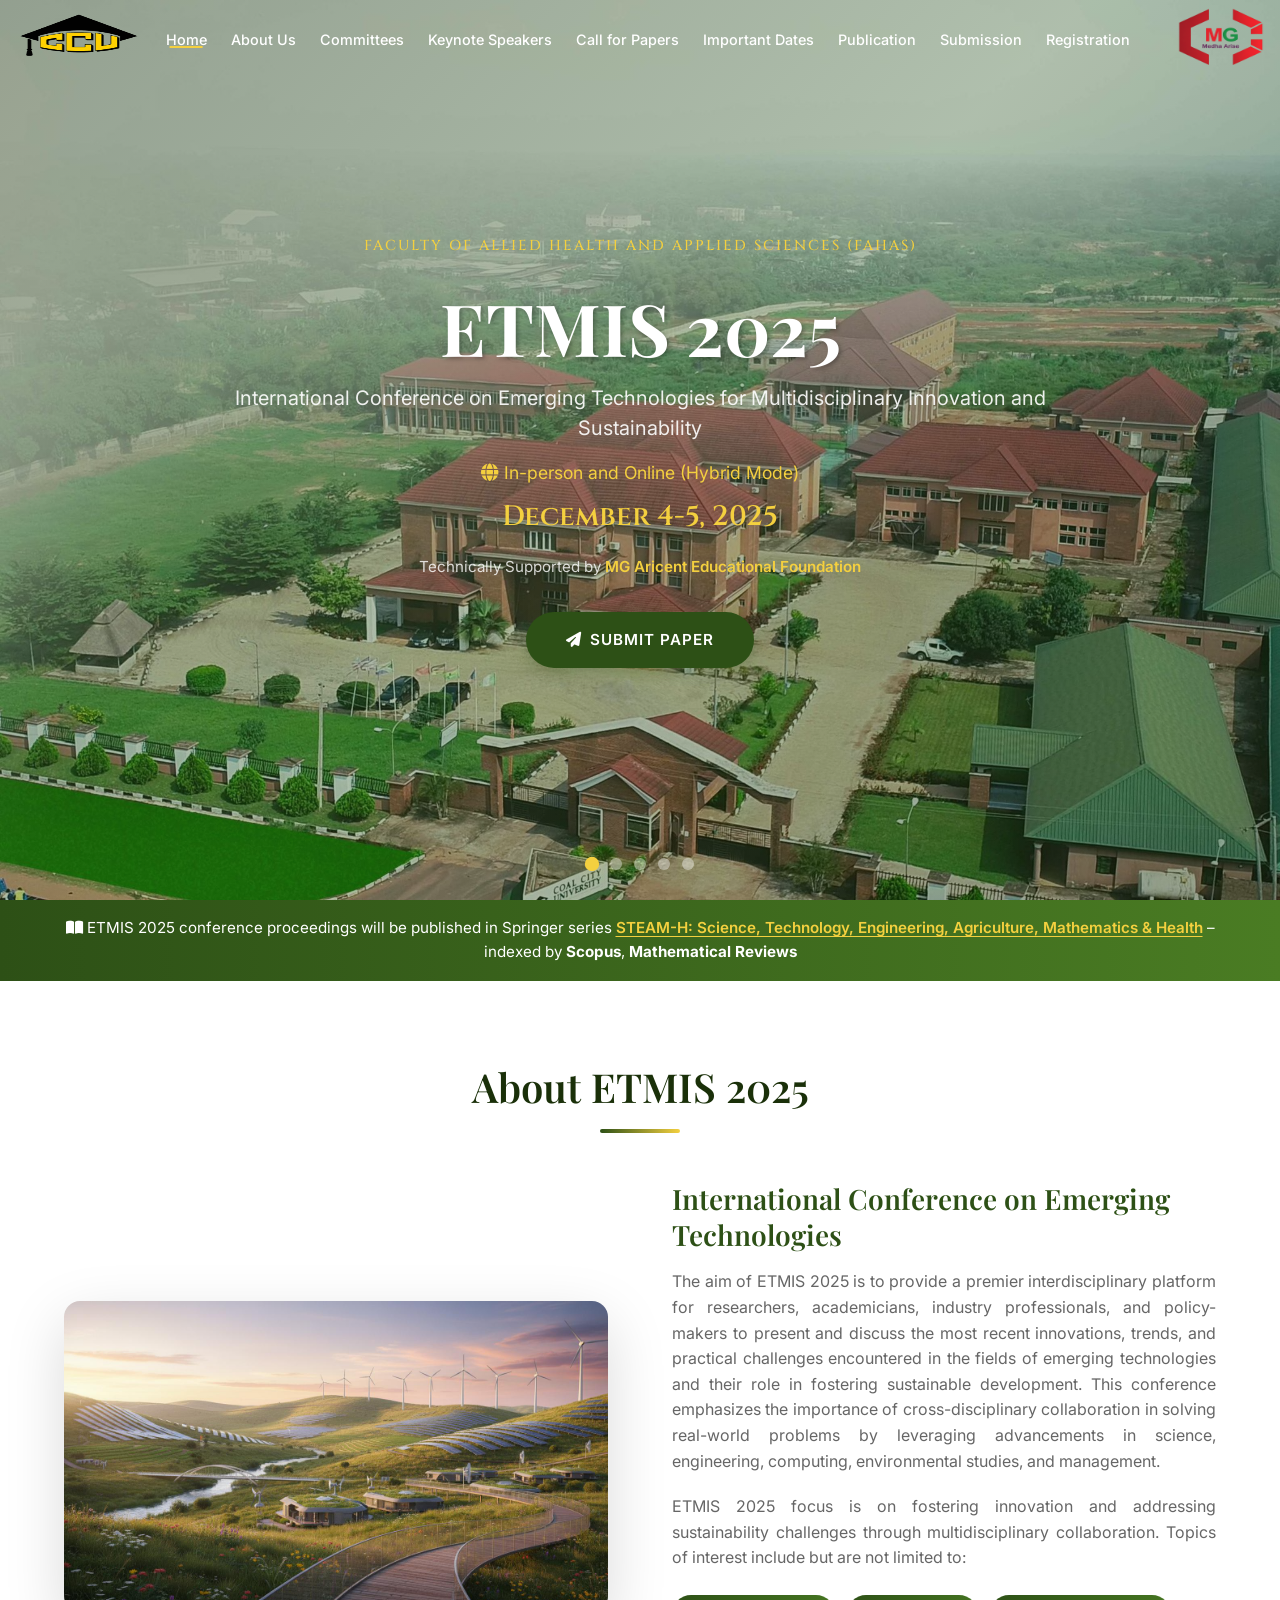
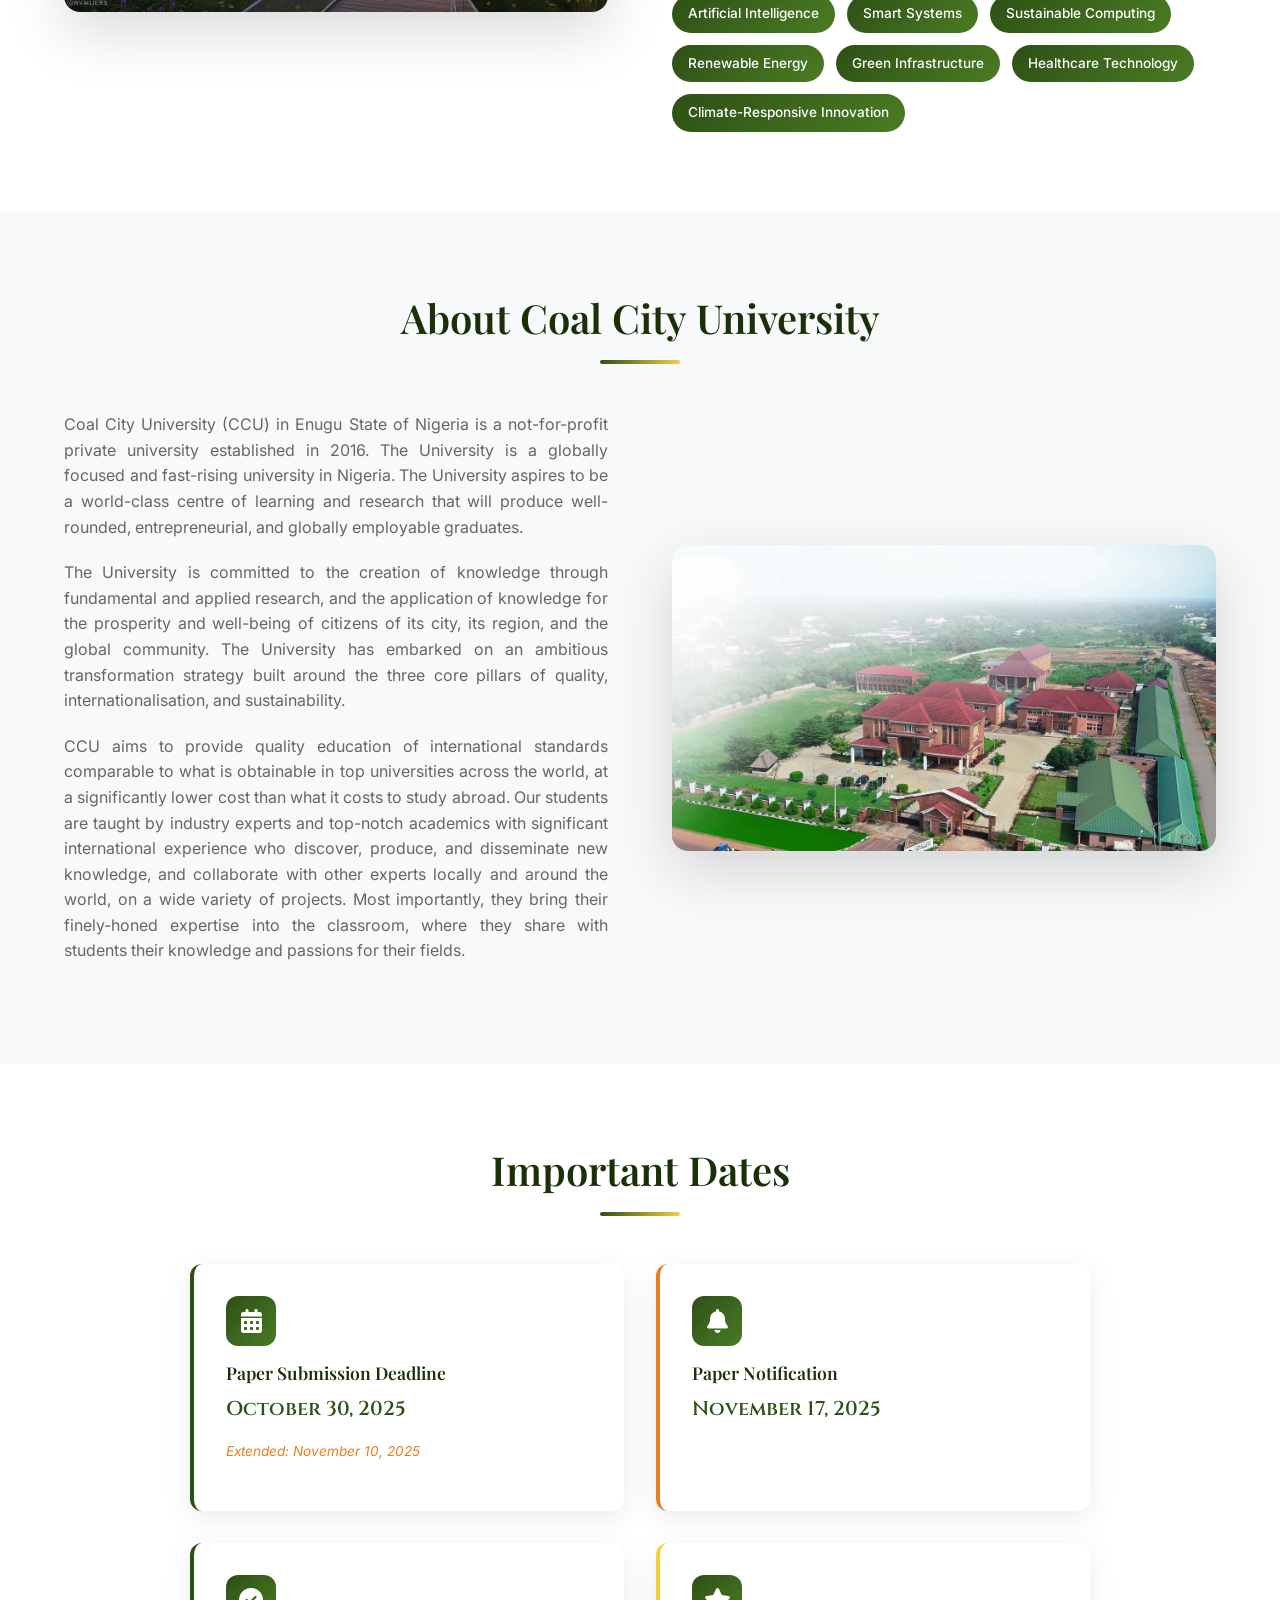
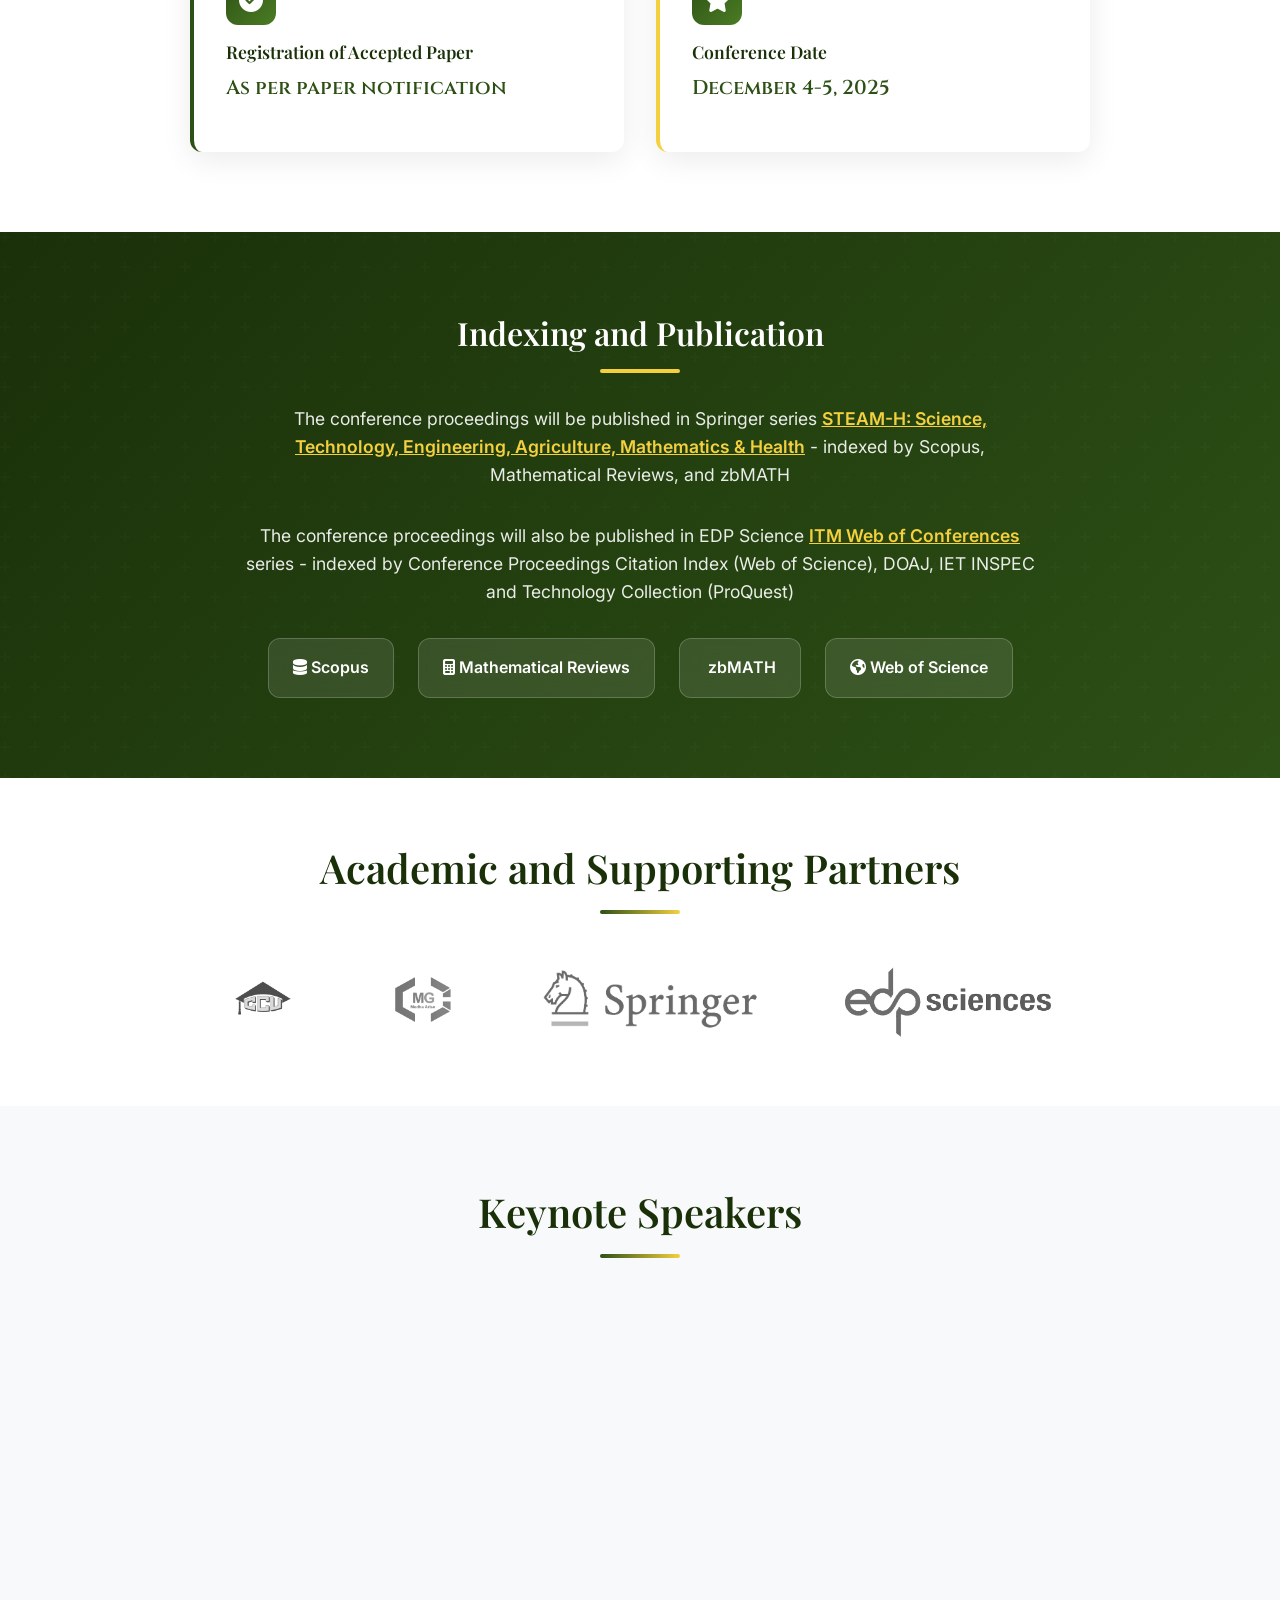
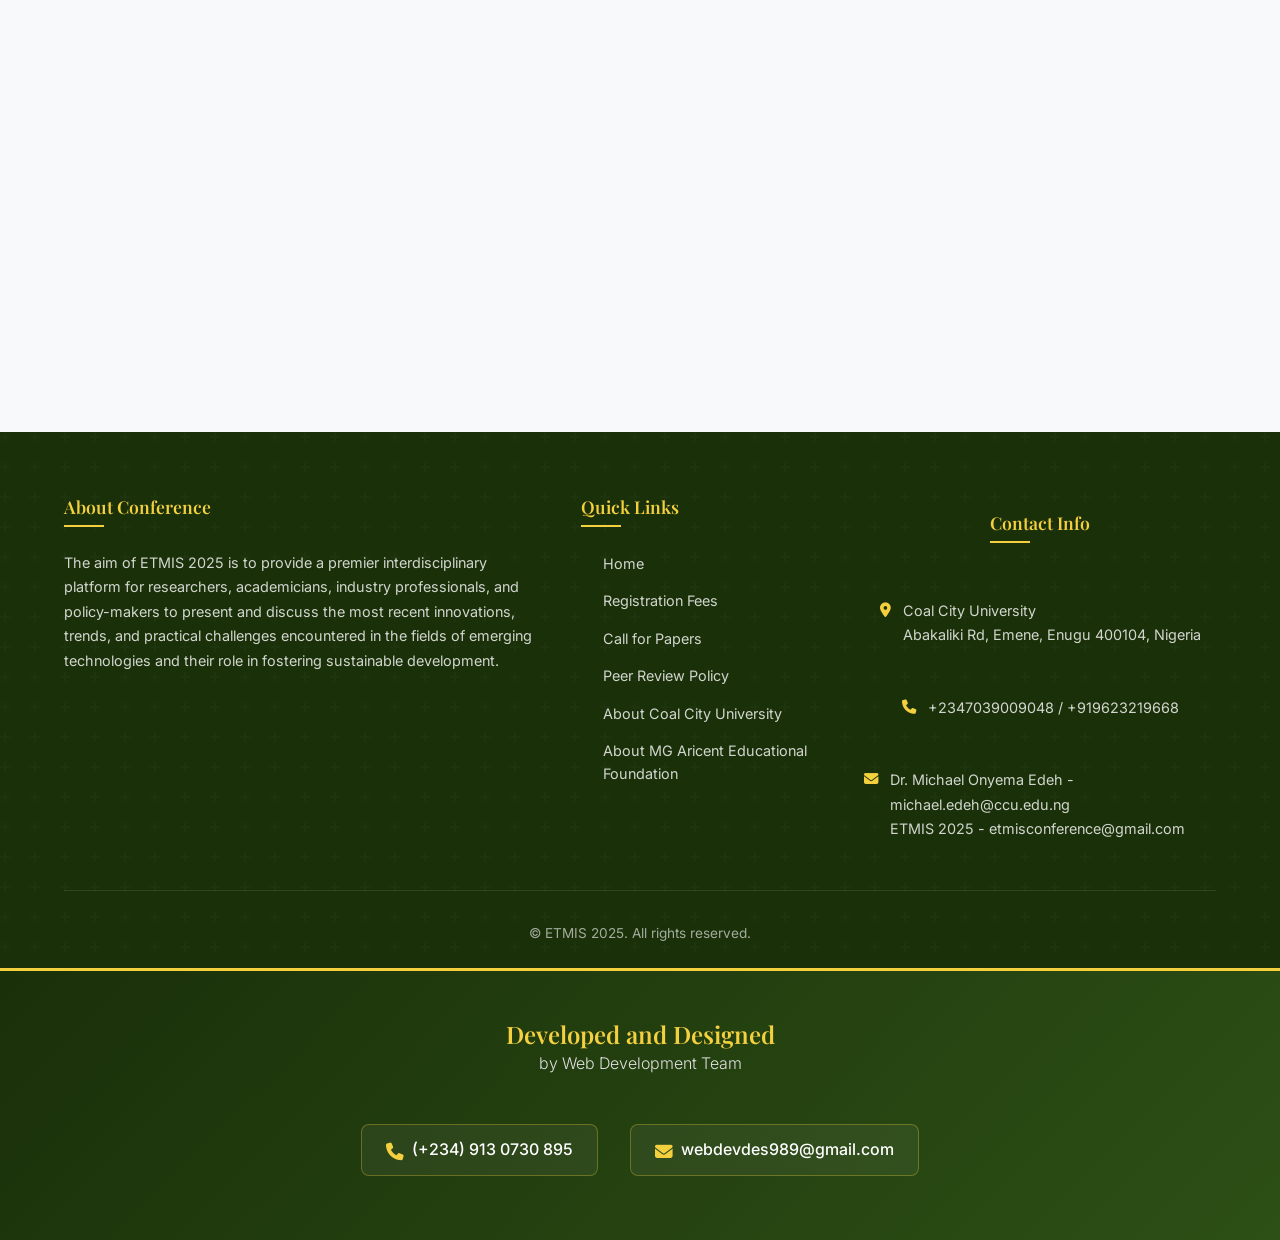
==== index.html @ 197768a9 "first commit" ====
<!DOCTYPE html>
<html lang="en">
<head>
    <meta charset="UTF-8">
    <meta name="viewport" content="width=device-width, initial-scale=1.0">
    <meta name="description" content="ETMIS 2025 - International Conference on Emerging Technologies for Multidisciplinary Innovation and Sustainability at Coal City University, Enugu, Nigeria">
    <meta name="keywords" content="ETMIS 2025, Conference, Emerging Technologies, Sustainability, Coal City University, Nigeria">
    <title>ETMIS 2025 - International Conference on Emerging Technologies</title>
    
    <!-- Google Fonts -->
    <link rel="preconnect" href="https://fonts.googleapis.com">
    <link rel="preconnect" href="https://fonts.gstatic.com" crossorigin>
    <link href="https://fonts.googleapis.com/css2?family=Cinzel:wght@400;500;600;700&family=Inter:wght@300;400;500;600;700&family=Playfair+Display:wght@400;500;600;700&display=swap" rel="stylesheet">
    
    <!-- Font Awesome -->
    <link rel="stylesheet" href="https://cdnjs.cloudflare.com/ajax/libs/font-awesome/6.4.0/css/all.min.css">
    
    <!-- Custom CSS -->
    <link rel="stylesheet" href="css/style.css">
</head>
<body>
    <!-- Navigation -->
    <nav class="navbar">
        <div class="navbar-container">
            <a href="index.html" class="navbar-brand">
                <img src="images/logo5.png" alt="Coal City University Logo" class="logo">
            </a>
            
            <ul class="navbar-nav">
                <li class="nav-item"><a href="index.html" class="nav-link active">Home</a></li>
                <li class="nav-item"><a href="about-us.html" class="nav-link">About Us</a></li>
                <li class="nav-item"><a href="committees.html" class="nav-link">Committees</a></li>
                <li class="nav-item"><a href="speakers.html" class="nav-link">Keynote Speakers</a></li>
                <li class="nav-item"><a href="callforpapers.html" class="nav-link">Call for Papers</a></li>
                <li class="nav-item"><a href="importantdates.html" class="nav-link">Important Dates</a></li>
                <li class="nav-item"><a href="publication.html" class="nav-link">Publication</a></li>
                <li class="nav-item"><a href="submission.html" class="nav-link">Submission</a></li>
                <li class="nav-item"><a href="registration.html" class="nav-link">Registration</a></li>
            </ul>
            <a href="index.html" class="navbar-brand2">
                <img src="images/logo9.png" alt="Coal City University Logo" class="logo2">
            </a>
            
            <div class="menu-toggle">
                <span></span>
                <span></span>
                <span></span>
            </div>
        </div>
    </nav>

    <!-- Hero Section -->
    <section class="hero">
        <div class="hero-slider">
            <div class="hero-slide active">
                <img src="images/ccuimg.jpg" alt="Coal City University Campus">
            </div>
            <div class="hero-slide">
                <img src="images/ccuimg2.jpg" alt="Emerging Technologies">
            </div>
            <div class="hero-slide">
                <img src="images/ccuimg3.webp" alt="Emerging Technologies">
            </div>
            <div class="hero-slide">
                <img src="images/hero-slide-1.jpg" alt="Coal City University Campus">
            </div>
            <div class="hero-slide">
                <img src="images/hero-slide-2.jpg" alt="Emerging Technologies">
            </div>
        </div>
        <div class="hero-overlay"></div>
        
        <div class="hero-content">
            <span class="hero-badge">Faculty of Allied Health and Applied Sciences (FAHAS)</span>
            <h1 class="hero-title">ETMIS 2025</h1>
            <p class="hero-subtitle">International Conference on Emerging Technologies for Multidisciplinary Innovation and Sustainability</p>
            <p class="hero-mode"><i class="fas fa-globe"></i> In-person and Online (Hybrid Mode)</p>
            <p class="hero-date">December 4-5, 2025</p>
            <p class="hero-support">Technically Supported by <strong>MG Aricent Educational Foundation</strong></p>
            <a href="https://cmt3.research.microsoft.com/ETMIS2025" class="btn btn-primary" target="_blank">
                <i class="fas fa-paper-plane"></i> Submit Paper
            </a>
        </div>
        
        <div class="slider-dots">
            <span class="slider-dot active" data-slide="0"></span>
            <span class="slider-dot" data-slide="1"></span>
            <span class="slider-dot" data-slide="2"></span>
            <span class="slider-dot" data-slide="3"></span>
            <span class="slider-dot" data-slide="4"></span>
        </div>
    </section>

    <!-- Announcement Bar -->
    <div class="announcement-bar">
        <div class="container">
            <p>
                <i class="fas fa-book-open"></i> 
                ETMIS 2025 conference proceedings will be published in Springer series 
                <a href="https://link.springer.com/series/15560" target="_blank">STEAM-H: Science, Technology, Engineering, Agriculture, Mathematics & Health</a> 
                – indexed by <strong>Scopus</strong>, <strong>Mathematical Reviews</strong>
            </p>
        </div>
    </div>

    <!-- About ETMIS Section -->
    <section class="section" id="about-etmis">
        <div class="container">
            <h2 class="section-title scroll-reveal">About ETMIS 2025</h2>
            
            <div class="about-grid">
                <div class="about-image scroll-reveal-left tilt-card">
                    <img src="images/hero-slide-3.jpg" alt="ETMIS Conference">
                </div>
                
                <div class="about-content scroll-reveal-right">
                    <h3>International Conference on Emerging Technologies</h3>
                    <p>
                        The aim of ETMIS 2025 is to provide a premier interdisciplinary platform for researchers, academicians, industry professionals, and policy-makers to present and discuss the most recent innovations, trends, and practical challenges encountered in the fields of emerging technologies and their role in fostering sustainable development. This conference emphasizes the importance of cross-disciplinary collaboration in solving real-world problems by leveraging advancements in science, engineering, computing, environmental studies, and management.
                    </p>
                    <p>
                        ETMIS 2025 focus is on fostering innovation and addressing sustainability challenges through multidisciplinary collaboration. Topics of interest include but are not limited to:
                    </p>
                    
                    <div class="topic-tags">
                        <span class="topic-tag">Artificial Intelligence</span>
                        <span class="topic-tag">Smart Systems</span>
                        <span class="topic-tag">Sustainable Computing</span>
                        <span class="topic-tag">Renewable Energy</span>
                        <span class="topic-tag">Green Infrastructure</span>
                        <span class="topic-tag">Healthcare Technology</span>
                        <span class="topic-tag">Climate-Responsive Innovation</span>
                    </div>
                </div>
            </div>
        </div>
    </section>

    <!-- About Coal City University Section -->
    <section class="section section-light" id="about-ccu">
        <div class="container">
            <h2 class="section-title scroll-reveal">About Coal City University</h2>
            
            <div class="about-grid">
                <div class="about-content scroll-reveal-left">
                    <p>
                        Coal City University (CCU) in Enugu State of Nigeria is a not-for-profit private university established in 2016. The University is a globally focused and fast-rising university in Nigeria. The University aspires to be a world-class centre of learning and research that will produce well-rounded, entrepreneurial, and globally employable graduates.
                    </p>
                    <p>
                        The University is committed to the creation of knowledge through fundamental and applied research, and the application of knowledge for the prosperity and well-being of citizens of its city, its region, and the global community. The University has embarked on an ambitious transformation strategy built around the three core pillars of quality, internationalisation, and sustainability.
                    </p>
                    <p>
                        CCU aims to provide quality education of international standards comparable to what is obtainable in top universities across the world, at a significantly lower cost than what it costs to study abroad. Our students are taught by industry experts and top-notch academics with significant international experience who discover, produce, and disseminate new knowledge, and collaborate with other experts locally and around the world, on a wide variety of projects. Most importantly, they bring their finely-honed expertise into the classroom, where they share with students their knowledge and passions for their fields.
                    </p>
                </div>
                
                <div class="about-image scroll-reveal-right tilt-card">
                    <img src="images/ccuimg.jpg" alt="Coal City University Campus">
                </div>
            </div>
        </div>
    </section>

    <!-- Important Dates Section -->
    <section class="section" id="important-dates">
        <div class="container">
            <h2 class="section-title scroll-reveal">Important Dates</h2>
            
            <div class="dates-container">
                <div class="date-card scroll-reveal stagger-1">
                    <div class="date-icon">
                        <i class="fas fa-calendar-alt"></i>
                    </div>
                    <h4 class="date-title">Paper Submission Deadline</h4>
                    <p class="date-value">October 30, 2025</p>
                    <p class="date-note">Extended: November 10, 2025</p>
                </div>
                
                <div class="date-card highlight scroll-reveal stagger-2">
                    <div class="date-icon">
                        <i class="fas fa-bell"></i>
                    </div>
                    <h4 class="date-title">Paper Notification</h4>
                    <p class="date-value">November 17, 2025</p>
                </div>
                
                <div class="date-card scroll-reveal stagger-3">
                    <div class="date-icon">
                        <i class="fas fa-check-circle"></i>
                    </div>
                    <h4 class="date-title">Registration of Accepted Paper</h4>
                    <p class="date-value">As per paper notification</p>
                </div>
                
                <div class="date-card conference scroll-reveal stagger-4">
                    <div class="date-icon">
                        <i class="fas fa-star"></i>
                    </div>
                    <h4 class="date-title">Conference Date</h4>
                    <p class="date-value">December 4-5, 2025</p>
                </div>
            </div>
        </div>
    </section>

    <!-- Indexing & Publication Section -->
    <section class="indexing-section" id="publication">
        <div class="container">
            <div class="indexing-content">
                <h2 class="section-title indexing-title scroll-reveal">Indexing and Publication</h2>
                
                <p class="indexing-text scroll-reveal">
                    The conference proceedings will be published in Springer series 
                    <a href="https://link.springer.com/series/15560" target="_blank">STEAM-H: Science, Technology, Engineering, Agriculture, Mathematics & Health</a> 
                    - indexed by Scopus, Mathematical Reviews, and zbMATH
                </p>
                
                <p class="indexing-text scroll-reveal">
                    The conference proceedings will also be published in EDP Science 
                    <a href="https://www.itm-conferences.org/" target="_blank">ITM Web of Conferences</a> 
                    series - indexed by Conference Proceedings Citation Index (Web of Science), DOAJ, IET INSPEC and Technology Collection (ProQuest)
                </p>
                
                <div class="indexing-badges scroll-reveal">
                    <div class="indexing-badge">
                        <i class="fas fa-database"></i> Scopus
                    </div>
                    <div class="indexing-badge">
                        <i class="fas fa-calculator"></i> Mathematical Reviews
                    </div>
                    <div class="indexing-badge">
                        <i class="fas fa-function"></i> zbMATH
                    </div>
                    <div class="indexing-badge">
                        <i class="fas fa-globe-americas"></i> Web of Science
                    </div>
                </div>
            </div>
        </div>
    </section>

    <!-- Partners Section -->
    <section class="partners-section">
        <div class="container">
            <h2 class="section-title scroll-reveal">Academic and Supporting Partners</h2>
            
            <div class="partners-grid scroll-reveal">
                <img src="images/logo5.png" alt="Coal City University" class="partner-logo">
                <img src="images/logo9.png" alt="MG Aricent Educational Foundation" class="partner-logo">
                <img src="images/springer.png" alt="Springer" class="partner-logo">
                <img src="images/edpscience.png" alt="EDP Sciences" class="partner-logo">
            </div>
        </div>
    </section>

    <!-- Keynote Speakers Section -->
    <section class="section section-light" id="speakers">
        <div class="container">
            <h2 class="section-title scroll-reveal">Keynote Speakers</h2>
            
            <div class="speakers-grid">
                <div class="speaker-card scroll-reveal stagger-1">
                    <div class="speaker-image">
                        <img src="images/dr-kc-santosh.jpg" alt="Prof. KC Santosh">
                        <div class="speaker-overlay"></div>
                    </div>
                    <div class="speaker-info">
                        <h4 class="speaker-name">Prof. KC Santosh</h4>
                        <p class="speaker-title">Chair, Computer Science Department</p>
                        <p class="speaker-affiliation">University of South Dakota, USA</p>
                    </div>
                </div>
                
                <div class="speaker-card scroll-reveal stagger-2">
                    <div class="speaker-image">
                        <img src="images/prof-celestine-iwendi.jpg" alt="Prof. Celestine Iwendi">
                        <div class="speaker-overlay"></div>
                    </div>
                    <div class="speaker-info">
                        <h4 class="speaker-name">Prof. Celestine Iwendi</h4>
                        <p class="speaker-title">Head, Centre of Artificial Intelligence of Things</p>
                        <p class="speaker-affiliation">Greater Manchester University, United Kingdom</p>
                    </div>
                </div>
                
                <div class="speaker-card scroll-reveal stagger-3">
                    <div class="speaker-image">
                        <img src="images/prof-tarun.jpg" alt="Prof. Tarun K. Sharma">
                        <div class="speaker-overlay"></div>
                    </div>
                    <div class="speaker-info">
                        <h4 class="speaker-name">Prof. Tarun K. Sharma</h4>
                        <p class="speaker-title">Professor</p>
                        <p class="speaker-affiliation">Shobhit University, Meerut, India</p>
                    </div>
                </div>
            </div>
        </div>
    </section>

    <!-- Footer -->
    <footer class="footer">
        <div class="container">
            <div class="footer-grid">
                <div class="footer-section">
                    <h4>About Conference</h4>
                    <p>
                        The aim of ETMIS 2025 is to provide a premier interdisciplinary platform for researchers, academicians, industry professionals, and policy-makers to present and discuss the most recent innovations, trends, and practical challenges encountered in the fields of emerging technologies and their role in fostering sustainable development.
                    </p>
                </div>
                
                <div class="footer-section">
                    <h4>Quick Links</h4>
                    <ul class="footer-links">
                        <li><a href="index.html">Home</a></li>
                        <li><a href="registration.html">Registration Fees</a></li>
                        <li><a href="callforpapers.html">Call for Papers</a></li>
                        <li><a href="peerreview.html">Peer Review Policy</a></li>
                        <li><a href="https://ccu.edu.ng/" target="_blank">About Coal City University</a></li>
                        <li><a href="https://www.mgaricentfoundation.org/" target="_blank">About MG Aricent Educational Foundation</a></li>
                    </ul>
                </div>
                
                <div class="footer-section footer-contact">
                    <h4>Contact Info</h4>
                    <p>
                        <i class="fas fa-map-marker-alt"></i>
                        <span>Coal City University<br>Abakaliki Rd, Emene, Enugu 400104, Nigeria</span>
                    </p>
                    <p>
                        <i class="fas fa-phone"></i>
                        <span>+2347039009048 / +919623219668</span>
                    </p>
                    <p>
                        <i class="fas fa-envelope"></i>
                        <span>
                            Dr. Michael Onyema Edeh - <a href="mailto:michael.edeh@ccu.edu.ng">michael.edeh@ccu.edu.ng</a><br>
                            ETMIS 2025 - <a href="mailto:etmisconference@gmail.com">etmisconference@gmail.com</a>
                        </span>
                    </p>
                </div>
            </div>
            
            <div class="footer-bottom">
                <p>&copy; ETMIS 2025. All rights reserved.</p>
            </div>
        </div>
    </footer>

    <!-- New Modern Footer -->
    <footer class="modern-footer">
        <div class="container">
            <div class="footer-content">
                <div>
                    <h3 class="footer-title">Developed and Designed</h3>
                    <p class="footer-subtitle">by Web Development Team</p>
                </div>

                <div class="footer-contact">
                    <div class="contact-item" title="Click to copy">
                        <i class="fas fa-phone"></i>
                        <a href="tel:+2349130730895">(+234) 913 0730 895</a>
                        <span class="copy-feedback">Copied!</span>
                    </div>

                    <div class="contact-item" title="Click to copy">
                        <i class="fas fa-envelope"></i>
                        <a href="mailto:webdevdes989@gmail.com">webdevdes989@gmail.com</a>
                        <span class="copy-feedback">Copied!</span>
                    </div>
                </div>
            </div>
        </div>
    </footer>
    <script src="js/main.js"></script>
---- css/style.css ----
/* ============================================
   ETMIS 2025 - Modern Conference Website
   Color Scheme: Green (#2d5016), Gold (#f4d03f)
   ============================================ */

/* CSS Variables */
:root {
    --primary-green: #2d5016;
    --primary-green-light: #4a7c23;
    --primary-green-dark: #1a3009;
    --primary-gold: #f4d03f;
    --primary-gold-light: #f7dc6f;
    --accent-orange: #e67e22;
    --white: #ffffff;
    --light-gray: #f8f9fa;
    --medium-gray: #e0e0e0;
    --dark-gray: #333333;
    --text-gray: #666666;
    
    --glow-green: rgba(45, 80, 22, 0.3);
    --glow-gold: rgba(244, 208, 63, 0.4);
    
    --ease-dramatic: cubic-bezier(0.87, 0, 0.13, 1);
    --ease-expo-out: cubic-bezier(0.16, 1, 0.3, 1);
    --ease-expo-in: cubic-bezier(0.7, 0, 0.84, 0);
    --ease-elastic: cubic-bezier(0.68, -0.55, 0.265, 1.55);
    --ease-smooth: cubic-bezier(0.4, 0, 0.2, 1);
    --ease-spring: cubic-bezier(0.175, 0.885, 0.32, 1.275);
    --ease-bounce: cubic-bezier(0.34, 1.56, 0.64, 1);
    
    --header-height: 80px;
    --header-height-scrolled: 65px;
    
    --font-heading: 'Playfair Display', serif;
    --font-body: 'Inter', sans-serif;
    --font-accent: 'Cinzel', serif;
}

/* Reset & Base */
*, *::before, *::after {
    margin: 0;
    padding: 0;
    box-sizing: border-box;
}

html {
    scroll-behavior: smooth;
    font-size: 16px;
}

body {
    font-family: var(--font-body);
    font-weight: 400;
    line-height: 1.6;
    color: var(--dark-gray);
    background-color: var(--white);
    overflow-x: hidden;
}

a {
    text-decoration: none;
    color: inherit;
    transition: all 0.3s var(--ease-smooth);
}

img {
    max-width: 100%;
    height: auto;
    display: block;
}

ul, ol {
    list-style: none;
}

/* Typography */
h1, h2, h3, h4, h5, h6 {
    font-family: var(--font-heading);
    font-weight: 600;
    line-height: 1.3;
    color: var(--primary-green-dark);
}

h1 { font-size: clamp(2.5rem, 5vw, 4rem); }
h2 { font-size: clamp(2rem, 4vw, 2.5rem); }
h3 { font-size: clamp(1.5rem, 3vw, 2rem); }
h4 { font-size: clamp(1.25rem, 2vw, 1.5rem); }

p {
    font-size: 1rem;
    color: var(--text-gray);
    margin-bottom: 1rem;
}

.section-title {
    font-family: var(--font-heading);
    font-size: clamp(2rem, 4vw, 2.5rem);
    color: var(--primary-green-dark);
    text-align: center;
    margin-bottom: 3rem;
    position: relative;
    display: inline-block;
    width: 100%;
}

.section-title::after {
    content: '';
    display: block;
    width: 80px;
    height: 4px;
    background: linear-gradient(90deg, var(--primary-green), var(--primary-gold));
    margin: 1rem auto 0;
    border-radius: 2px;
}

/* Container */
.container {
    max-width: 1200px;
    margin: 0 auto;
    padding: 0 1.5rem;
}

.container-fluid {
    width: 100%;
    padding: 0 1.5rem;
}

/* ============================================
   Navigation
   ============================================ */
.navbar {
    position: fixed;
    top: 0;
    left: 0;
    width: 100%;
    height: var(--header-height);
    z-index: 1000;
    transition: all 0.4s var(--ease-smooth);
    background: transparent;
}

.navbar.scrolled {
    background: rgba(255, 255, 255, 0.98);
    backdrop-filter: blur(10px);
    box-shadow: 0 4px 30px rgba(0, 0, 0, 0.1);
    height: var(--header-height-scrolled);
}

.navbar-container {
    max-width: 1400px;
    margin: 0 auto;
    padding: 0 1.5rem;
    height: 100%;
    display: flex;
    align-items: center;
    justify-content: space-between;
}

.navbar-brand {
    display: flex;
    align-items: center;
    gap: 1rem;
    margin-left: -30px;
    border-radius: 10px;
}

.logo {
    height: 100px;
    width: 170px;
    transition: all 0.3s var(--ease-smooth);
    
}

.navbar.scrolled .logo {
    height: 100px;
    width: 150px;
    margin-left: -10px;
}
.navbar-brand2 {
    display: flex;
    align-items: center;
    gap: 1rem;
    border-radius: 10px;
    margin-right: -25px;
}

.logo2 {
    height: 100px;
    width: 120px;
    transition: all 0.3s var(--ease-smooth);
    
}

.navbar.scrolled .logo2 {
    height: 100px;
    width: 150px;
}

.navbar-nav {
    display: flex;
    align-items: center;
    gap: 1.5rem;
    margin-left: -30px;
}

.nav-item {
    position: relative;
}

.nav-link {
    font-family: var(--font-body);
    font-size: 0.9rem;
    font-weight: 500;
    color: var(--white);
    /* padding: 0.5rem 1rem; */
    position: relative;
    transition: all 0.3s var(--ease-smooth);
}

.navbar.scrolled .nav-link {
    color: var(--dark-gray);
}

.nav-link::after {
    content: '';
    position: absolute;
    bottom: 0;
    left: 50%;
    width: 0;
    height: 2px;
    background: var(--primary-gold);
    transition: all 0.3s var(--ease-expo-out);
    transform: translateX(-50%);
}

.nav-link:hover::after,
.nav-link.active::after {
    width: 80%;
}

.nav-link:hover {
    color: var(--primary-gold);
}

.navbar.scrolled .nav-link:hover {
    color: var(--primary-green);
}

/* Mobile Menu Toggle */
.menu-toggle {
    display: none;
    flex-direction: column;
    gap: 5px;
    cursor: pointer;
    padding: 10px;
    z-index: 1001;
}

.menu-toggle span {
    display: block;
    width: 25px;
    height: 3px;
    background: var(--white);
    border-radius: 3px;
    transition: all 0.3s var(--ease-spring);
}

.navbar.scrolled .menu-toggle span {
    background: var(--primary-green);
}

.menu-toggle.active span:nth-child(1) {
    transform: rotate(45deg) translate(5px, 5px);
}

.menu-toggle.active span:nth-child(2) {
    opacity: 0;
}

.menu-toggle.active span:nth-child(3) {
    transform: rotate(-45deg) translate(7px, -6px);
}

/* ============================================
   Hero Slider
   ============================================ */
.hero {
    position: relative;
    height: 100vh;
    min-height: 600px;
    overflow: hidden;
    display: flex;
    align-items: center;
    justify-content: center;
}

.hero-slider {
    position: absolute;
    top: 0;
    left: 0;
    width: 100%;
    height: 100%;
    z-index: -2;
}

.hero-slide {
    position: absolute;
    top: 0;
    left: 0;
    width: 100%;
    height: 100%;
    opacity: 0;
    transition: opacity 1s var(--ease-smooth), transform 8s linear;
    transform: scale(1.1);
}

.hero-slide.active {
    opacity: 1;
    transform: scale(1);
}

.hero-slide img {
    width: 100%;
    height: 100%;
    object-fit: cover;
}

.hero-overlay {
    position: absolute;
    top: 0;
    left: 0;
    width: 100%;
    height: 100%;
    background: linear-gradient(135deg, rgba(26, 48, 9, 0.45) 0%, rgba(45, 80, 22, 0.35) 50%, rgba(26, 48, 9, 0.45) 100%);
    z-index: -1;
}

.hero-content {
    text-align: center;
    color: var(--white);
    padding: 2rem;
    max-width: 900px;
    z-index: 1;
    animation: fadeInUp 1s var(--ease-expo-out) 0.3s both;
}

.hero-badge {
    font-family: var(--font-accent);
    font-size: 0.9rem;
    font-weight: 500;
    letter-spacing: 2px;
    text-transform: uppercase;
    color: var(--primary-gold);
    margin-bottom: 1.5rem;
    display: inline-block;
    animation: fadeInDown 0.8s var(--ease-expo-out) 0.2s both;
}

.hero-title {
    font-family: var(--font-heading);
    font-size: clamp(2.5rem, 6vw, 4.5rem);
    font-weight: 700;
    color: var(--white);
    margin-bottom: 0.5rem;
    text-shadow: 2px 2px 4px rgba(0, 0, 0, 0.3);
    animation: fadeInUp 1s var(--ease-expo-out) 0.4s both;
}

.hero-subtitle {
    font-family: var(--font-body);
    font-size: clamp(1rem, 2vw, 1.25rem);
    font-weight: 400;
    color: rgba(255, 255, 255, 0.9);
    margin-bottom: 1rem;
    line-height: 1.5;
    animation: fadeInUp 1s var(--ease-expo-out) 0.6s both;
}

.hero-mode {
    font-size: 1.1rem;
    color: var(--primary-gold);
    margin-bottom: 0.5rem;
    animation: fadeInUp 1s var(--ease-expo-out) 0.7s both;
}

.hero-date {
    font-family: var(--font-accent);
    font-size: clamp(1.25rem, 2.5vw, 1.75rem);
    font-weight: 600;
    color: var(--primary-gold);
    margin-bottom: 1rem;
    animation: fadeInUp 1s var(--ease-expo-out) 0.8s both;
}

.hero-support {
    font-size: 0.95rem;
    color: rgba(255, 255, 255, 0.8);
    margin-bottom: 2rem;
    animation: fadeInUp 1s var(--ease-expo-out) 0.9s both;
}

.hero-support strong {
    color: var(--primary-gold);
    font-weight: 600;
}

/* Slider Dots */
.slider-dots {
    position: absolute;
    bottom: 30px;
    left: 50%;
    transform: translateX(-50%);
    display: flex;
    gap: 12px;
    z-index: 10;
}

.slider-dot {
    width: 12px;
    height: 12px;
    border-radius: 50%;
    background: rgba(255, 255, 255, 0.4);
    cursor: pointer;
    transition: all 0.3s var(--ease-smooth);
    border: 2px solid transparent;
}

.slider-dot:hover,
.slider-dot.active {
    background: var(--primary-gold);
    transform: scale(1.2);
    box-shadow: 0 0 15px var(--glow-gold);
}

/* ============================================
   Buttons
   ============================================ */
.btn {
    display: inline-flex;
    align-items: center;
    justify-content: center;
    gap: 0.5rem;
    font-family: var(--font-body);
    font-size: 0.95rem;
    font-weight: 600;
    text-transform: uppercase;
    letter-spacing: 1px;
    padding: 1rem 2.5rem;
    border-radius: 50px;
    cursor: pointer;
    transition: all 0.3s var(--ease-spring);
    border: none;
    outline: none;
}

.btn-primary {
    background: var(--primary-green);
    color: var(--white);
    box-shadow: 0 4px 15px var(--glow-green);
}

.btn-primary:hover {
    background: var(--primary-green-light);
    transform: translateY(-3px) scale(1.02);
    box-shadow: 0 8px 25px var(--glow-green), 0 0 20px rgba(244, 208, 63, 0.3);
}

.btn-secondary {
    background: transparent;
    color: var(--white);
    border: 2px solid var(--white);
}

.btn-secondary:hover {
    background: var(--white);
    color: var(--primary-green);
    transform: translateY(-3px);
}

.btn-gold {
    background: var(--primary-gold);
    color: var(--primary-green-dark);
    box-shadow: 0 4px 15px var(--glow-gold);
}

.btn-gold:hover {
    background: var(--primary-gold-light);
    transform: translateY(-3px) scale(1.02);
    box-shadow: 0 8px 25px var(--glow-gold);
}

/* ============================================
   Announcement Bar
   ============================================ */
.announcement-bar {
    background: linear-gradient(90deg, var(--primary-green), var(--primary-green-light), var(--primary-green));
    background-size: 200% 100%;
    padding: 1rem 0;
    text-align: center;
    animation: gradientShift 8s linear infinite;
}

.announcement-bar p {
    color: var(--white);
    font-size: 0.95rem;
    margin: 0;
}

.announcement-bar a {
    color: var(--primary-gold);
    font-weight: 600;
    text-decoration: underline;
    text-underline-offset: 3px;
    transition: all 0.3s var(--ease-smooth);
}

.announcement-bar a:hover {
    color: var(--white);
    text-shadow: 0 0 10px var(--glow-gold);
}

/* ============================================
   About Sections
   ============================================ */
.section {
    padding: 5rem 0;
    position: relative;
}

.section-light {
    background: var(--light-gray);
}

.about-grid {
    display: grid;
    grid-template-columns: 1fr 1fr;
    gap: 4rem;
    align-items: center;
}

.about-image {
    position: relative;
    border-radius: 16px;
    overflow: hidden;
    box-shadow: 0 20px 60px rgba(0, 0, 0, 0.15);
    transition: all 0.4s var(--ease-spring);
}

.about-image:hover {
    transform: translateY(-10px);
    box-shadow: 0 30px 80px rgba(0, 0, 0, 0.2);
}

.about-image img {
    width: 100%;
    height: 100%;
    object-fit: cover;
    transition: transform 0.6s var(--ease-smooth);
}

.about-image:hover img {
    transform: scale(1.05);
}

.about-content h3 {
    color: var(--primary-green);
    margin-bottom: 1rem;
    font-size: 1.75rem;
}

.about-content p {
    margin-bottom: 1.25rem;
    text-align: justify;
}

.topic-tags {
    display: flex;
    flex-wrap: wrap;
    gap: 0.75rem;
    margin-top: 1.5rem;
}

.topic-tag {
    background: linear-gradient(135deg, var(--primary-green), var(--primary-green-light));
    color: var(--white);
    padding: 0.5rem 1rem;
    border-radius: 25px;
    font-size: 0.85rem;
    font-weight: 500;
    transition: all 0.3s var(--ease-spring);
}

.topic-tag:hover {
    transform: translateY(-3px);
    box-shadow: 0 5px 15px var(--glow-green);
}

/* ============================================
   Important Dates
   ============================================ */
.dates-container {
    display: grid;
    grid-template-columns: repeat(2, 1fr);
    gap: 2rem;
    max-width: 900px;
    margin: 0 auto;
}

.date-card {
    background: var(--white);
    border-radius: 12px;
    padding: 2rem;
    box-shadow: 0 8px 30px rgba(0, 0, 0, 0.08);
    border-left: 4px solid var(--primary-green);
    transition: all 0.4s var(--ease-spring);
    position: relative;
    overflow: hidden;
}

.date-card::before {
    content: '';
    position: absolute;
    top: 0;
    left: 0;
    width: 100%;
    height: 100%;
    background: linear-gradient(135deg, transparent, rgba(244, 208, 63, 0.05));
    opacity: 0;
    transition: opacity 0.3s var(--ease-smooth);
}

.date-card:hover::before {
    opacity: 1;
}

.date-card:hover {
    transform: translateY(-8px);
    box-shadow: 0 15px 40px rgba(0, 0, 0, 0.12);
}

.date-card.highlight {
    border-left-color: var(--accent-orange);
}

.date-card.conference {
    border-left-color: var(--primary-gold);
}

.date-icon {
    width: 50px;
    height: 50px;
    background: linear-gradient(135deg, var(--primary-green), var(--primary-green-light));
    border-radius: 12px;
    display: flex;
    align-items: center;
    justify-content: center;
    margin-bottom: 1rem;
    font-size: 1.5rem;
    color: var(--white);
    transition: all 0.3s var(--ease-spring);
}

.date-card:hover .date-icon {
    transform: rotate(10deg) scale(1.1);
    box-shadow: 0 5px 15px var(--glow-green);
}

.date-title {
    font-family: var(--font-heading);
    font-size: 1.1rem;
    color: var(--primary-green-dark);
    margin-bottom: 0.5rem;
}

.date-value {
    font-family: var(--font-accent);
    font-size: 1.25rem;
    font-weight: 600;
    color: var(--primary-green);
}

.date-note {
    font-size: 0.85rem;
    color: var(--accent-orange);
    margin-top: 0.5rem;
    font-style: italic;
}

/* ============================================
   Indexing & Publication
   ============================================ */
.indexing-section {
    background: linear-gradient(135deg, var(--primary-green-dark) 0%, var(--primary-green) 100%);
    padding: 5rem 0;
    position: relative;
    overflow: hidden;
}

.indexing-section::before {
    content: '';
    position: absolute;
    top: 0;
    left: 0;
    width: 100%;
    height: 100%;
    background: url("data:image/svg+xml,%3Csvg width='60' height='60' viewBox='0 0 60 60' xmlns='http://www.w3.org/2000/svg'%3E%3Cg fill='none' fill-rule='evenodd'%3E%3Cg fill='%23ffffff' fill-opacity='0.03'%3E%3Cpath d='M36 34v-4h-2v4h-4v2h4v4h2v-4h4v-2h-4zm0-30V0h-2v4h-4v2h4v4h2V6h4V4h-4zM6 34v-4H4v4H0v2h4v4h2v-4h4v-2H6zM6 4V0H4v4H0v2h4v4h2V6h4V4H6z'/%3E%3C/g%3E%3C/g%3E%3C/svg%3E");
    opacity: 0.5;
}

.indexing-content {
    text-align: center;
    position: relative;
    z-index: 1;
}

.indexing-title {
    color: var(--white);
    font-size: 2rem;
    margin-bottom: 2rem;
}

.indexing-title::after {
    background: var(--primary-gold);
}

.indexing-text {
    color: rgba(255, 255, 255, 0.9);
    font-size: 1.1rem;
    max-width: 800px;
    margin: 0 auto 2rem;
}

.indexing-text a {
    color: var(--primary-gold);
    font-weight: 600;
    text-decoration: underline;
}

.indexing-text a:hover {
    color: var(--white);
}

.indexing-badges {
    display: flex;
    justify-content: center;
    gap: 1.5rem;
    flex-wrap: wrap;
    margin-top: 2rem;
}

.indexing-badge {
    background: rgba(255, 255, 255, 0.1);
    backdrop-filter: blur(10px);
    border: 1px solid rgba(255, 255, 255, 0.2);
    border-radius: 12px;
    padding: 1rem 1.5rem;
    color: var(--white);
    font-weight: 600;
    transition: all 0.3s var(--ease-spring);
}

.indexing-badge:hover {
    background: rgba(255, 255, 255, 0.2);
    transform: translateY(-5px);
    box-shadow: 0 10px 30px rgba(0, 0, 0, 0.2);
}

/* ============================================
   Partners
   ============================================ */
.partners-section {
    padding: 4rem 0;
    background: var(--white);
}

.partners-grid {
    display: flex;
    justify-content: center;
    align-items: center;
    gap: 5rem;
    flex-wrap: wrap;
}

.partner-logo {
    height: 80px;
    width: auto;
    opacity: 0.7;
    filter: grayscale(100%);
    transition: all 0.4s var(--ease-smooth);
}

.partner-logo:hover {
    opacity: 1;
    filter: grayscale(0%);
    transform: scale(1.1);
}

/* ============================================
   Keynote Speakers
   ============================================ */
.speakers-grid {
    display: grid;
    grid-template-columns: repeat(3, 1fr);
    gap: 2.5rem;
}

.speaker-card {
    background: var(--white);
    border-radius: 16px;
    overflow: hidden;
    box-shadow: 0 10px 40px rgba(0, 0, 0, 0.1);
    transition: all 0.4s var(--ease-spring);
}

.speaker-card:hover {
    transform: translateY(-10px);
    box-shadow: 0 20px 60px rgba(0, 0, 0, 0.15);
}

.speaker-image {
    position: relative;
    overflow: hidden;
    aspect-ratio: 3/4;
}

.speaker-image img {
    width: 100%;
    height: 100%;
    object-fit: cover;
    transition: transform 0.5s var(--ease-smooth);
}

.speaker-card:hover .speaker-image img {
    transform: scale(1.08);
}

.speaker-overlay {
    position: absolute;
    bottom: 0;
    left: 0;
    width: 100%;
    height: 40%;
    background: linear-gradient(to top, rgba(26, 48, 9, 0.9), transparent);
    opacity: 0;
    transition: opacity 0.4s var(--ease-smooth);
}

.speaker-card:hover .speaker-overlay {
    opacity: 1;
}

.speaker-info {
    padding: 1.5rem;
    text-align: center;
}

.speaker-name {
    font-family: var(--font-heading);
    font-size: 1.25rem;
    color: var(--primary-green-dark);
    margin-bottom: 0.5rem;
    transition: color 0.3s var(--ease-smooth);
}

.speaker-card:hover .speaker-name {
    color: var(--primary-green);
}

.speaker-title {
    font-size: 0.9rem;
    color: var(--text-gray);
    margin-bottom: 0.25rem;
}

.speaker-affiliation {
    font-size: 0.85rem;
    color: var(--primary-gold);
    font-weight: 500;
}

/* ============================================
   Footer
   ============================================ */
.footer {
    background: var(--primary-green-dark);
    color: var(--white);
    padding: 4rem 0 1.5rem;
    position: relative;
}

.footer::before {
    content: '';
    position: absolute;
    top: 0;
    left: 0;
    width: 100%;
    height: 100%;
    background: url("data:image/svg+xml,%3Csvg width='60' height='60' viewBox='0 0 60 60' xmlns='http://www.w3.org/2000/svg'%3E%3Cg fill='none' fill-rule='evenodd'%3E%3Cg fill='%23ffffff' fill-opacity='0.02'%3E%3Cpath d='M36 34v-4h-2v4h-4v2h4v4h2v-4h4v-2h-4zm0-30V0h-2v4h-4v2h4v4h2V6h4V4h-4zM6 34v-4H4v4H0v2h4v4h2v-4h4v-2H6zM6 4V0H4v4H0v2h4v4h2V6h4V4H6z'/%3E%3C/g%3E%3C/g%3E%3C/svg%3E");
}

.footer-grid {
    display: grid;
    grid-template-columns: 2fr 1fr 1.5fr;
    gap: 3rem;
    position: relative;
    z-index: 1;
}

.footer-section h4 {
    color: var(--primary-gold);
    font-size: 1.1rem;
    margin-bottom: 1.5rem;
    position: relative;
    padding-bottom: 0.5rem;
}

.footer-section h4::after {
    content: '';
    position: absolute;
    bottom: 0;
    left: 0;
    width: 40px;
    height: 2px;
    background: var(--primary-gold);
}

.footer-section p {
    color: rgba(255, 255, 255, 0.8);
    font-size: 0.9rem;
    line-height: 1.7;
}

.footer-links li {
    margin-bottom: 0.75rem;
}

.footer-links a {
    color: rgba(255, 255, 255, 0.8);
    font-size: 0.9rem;
    display: inline-flex;
    align-items: center;
    gap: 0.5rem;
    transition: all 0.3s var(--ease-expo-out);
}

.footer-links a::before {
    content: '→';
    opacity: 0;
    transform: translateX(-10px);
    transition: all 0.3s var(--ease-expo-out);
}

.footer-links a:hover {
    color: var(--primary-gold);
    transform: translateX(5px);
}

.footer-links a:hover::before {
    opacity: 1;
    transform: translateX(0);
}

.footer-contact p {
    display: flex;
    align-items: flex-start;
    gap: 0.75rem;
    margin-bottom: 1rem;
}

.footer-contact i {
    color: var(--primary-gold);
    margin-top: 0.25rem;
}

.footer-contact a {
    color: rgba(255, 255, 255, 0.8);
    transition: color 0.3s var(--ease-smooth);
}

.footer-contact a:hover {
    color: var(--primary-gold);
}

.footer-bottom {
    border-top: 1px solid rgba(255, 255, 255, 0.1);
    margin-top: 3rem;
    padding-top: 1.5rem;
    text-align: center;
    position: relative;
    z-index: 1;
}

.footer-bottom p {
    color: rgba(255, 255, 255, 0.6);
    font-size: 0.85rem;
    margin: 0;
}

/* ============================================
   Animations
   ============================================ */
@keyframes fadeIn {
    from { opacity: 0; }
    to { opacity: 1; }
}

@keyframes fadeInUp {
    from {
        opacity: 0;
        transform: translateY(30px);
    }
    to {
        opacity: 1;
        transform: translateY(0);
    }
}

@keyframes fadeInDown {
    from {
        opacity: 0;
        transform: translateY(-30px);
    }
    to {
        opacity: 1;
        transform: translateY(0);
    }
}

@keyframes fadeInLeft {
    from {
        opacity: 0;
        transform: translateX(-50px);
    }
    to {
        opacity: 1;
        transform: translateX(0);
    }
}

@keyframes fadeInRight {
    from {
        opacity: 0;
        transform: translateX(50px);
    }
    to {
        opacity: 1;
        transform: translateX(0);
    }
}

@keyframes slideInUp {
    from {
        transform: translateY(100%);
    }
    to {
        transform: translateY(0);
    }
}

@keyframes gradientShift {
    0% { background-position: 0% 50%; }
    50% { background-position: 100% 50%; }
    100% { background-position: 0% 50%; }
}

@keyframes float {
    0%, 100% { transform: translateY(0); }
    50% { transform: translateY(-15px); }
}

@keyframes pulse {
    0%, 100% { transform: scale(1); }
    50% { transform: scale(1.05); }
}

@keyframes glow {
    0%, 100% { box-shadow: 0 0 20px var(--glow-green); }
    50% { box-shadow: 0 0 40px var(--glow-gold); }
}

@keyframes shimmer {
    0% { background-position: -200% 0; }
    100% { background-position: 200% 0; }
}

@keyframes rotate {
    from { transform: rotate(0deg); }
    to { transform: rotate(360deg); }
}

/* Scroll Animation Classes */
.scroll-reveal {
    opacity: 0;
    transform: translateY(30px);
    transition: all 0.8s var(--ease-expo-out);
}

.scroll-reveal.revealed {
    opacity: 1;
    transform: translateY(0);
}

.scroll-reveal-left {
    opacity: 0;
    transform: translateX(-50px);
    transition: all 0.8s var(--ease-expo-out);
}

.scroll-reveal-left.revealed {
    opacity: 1;
    transform: translateX(0);
}

.scroll-reveal-right {
    opacity: 0;
    transform: translateX(50px);
    transition: all 0.8s var(--ease-expo-out);
}

.scroll-reveal-right.revealed {
    opacity: 1;
    transform: translateX(0);
}

.scroll-reveal-scale {
    opacity: 0;
    transform: scale(0.9);
    transition: all 0.8s var(--ease-expo-out);
}

.scroll-reveal-scale.revealed {
    opacity: 1;
    transform: scale(1);
}

/* Stagger delays */
.stagger-1 { transition-delay: 0.1s; }
.stagger-2 { transition-delay: 0.2s; }
.stagger-3 { transition-delay: 0.3s; }
.stagger-4 { transition-delay: 0.4s; }
.stagger-5 { transition-delay: 0.5s; }

/* ============================================
   Page Header (for inner pages)
   ============================================ */
.page-header {
    background: linear-gradient(135deg, var(--primary-green-dark) 0%, var(--primary-green) 100%);
    padding: 10rem 0 5rem;
    text-align: center;
    position: relative;
    overflow: hidden;
}

.page-header::before {
    content: '';
    position: absolute;
    top: 0;
    left: 0;
    width: 100%;
    height: 100%;
    background: url("data:image/svg+xml,%3Csvg width='60' height='60' viewBox='0 0 60 60' xmlns='http://www.w3.org/2000/svg'%3E%3Cg fill='none' fill-rule='evenodd'%3E%3Cg fill='%23ffffff' fill-opacity='0.03'%3E%3Cpath d='M36 34v-4h-2v4h-4v2h4v4h2v-4h4v-2h-4zm0-30V0h-2v4h-4v2h4v4h2V6h4V4h-4zM6 34v-4H4v4H0v2h4v4h2v-4h4v-2H6zM6 4V0H4v4H0v2h4v4h2V6h4V4H6z'/%3E%3C/g%3E%3C/g%3E%3C/svg%3E");
}

.page-title {
    color: var(--white);
    font-size: clamp(2rem, 5vw, 3rem);
    position: relative;
    z-index: 1;
}

.page-title::after {
    background: var(--primary-gold);
}

/* ============================================
   Content Pages
   ============================================ */
.content-section {
    padding: 4rem 0;
}

.content-box {
    background: var(--white);
    border-radius: 16px;
    padding: 3rem;
    box-shadow: 0 10px 40px rgba(0, 0, 0, 0.08);
    margin-bottom: 2rem;
}

.content-box h3 {
    color: var(--primary-green);
    margin-bottom: 1.5rem;
    padding-bottom: 0.75rem;
    border-bottom: 2px solid var(--medium-gray);
}

.content-box ul {
    list-style: disc;
    padding-left: 1.5rem;
    margin-bottom: 1.5rem;
}

.content-box ul li {
    margin-bottom: 0.75rem;
    color: var(--text-gray);
}

.content-box ol {
    list-style: decimal;
    padding-left: 1.5rem;
    margin-bottom: 1.5rem;
}

.content-box ol li {
    margin-bottom: 0.75rem;
    color: var(--text-gray);
}

/* Committees Grid */
.committee-section {
    margin-bottom: 3rem;
}

.committee-title {
    color: var(--primary-green);
    font-size: 1.5rem;
    margin-bottom: 1.5rem;
    padding-left: 1rem;
    border-left: 4px solid var(--primary-gold);
}

.committee-grid {
    display: grid;
    grid-template-columns: repeat(auto-fill, minmax(300px, 1fr));
    gap: 1.5rem;
}

.committee-card {
    background: var(--white);
    border-radius: 12px;
    padding: 1.5rem;
    box-shadow: 0 5px 20px rgba(0, 0, 0, 0.06);
    transition: all 0.3s var(--ease-spring);
    border-left: 3px solid var(--primary-green);
}

.committee-card:hover {
    transform: translateY(-5px);
    box-shadow: 0 10px 30px rgba(0, 0, 0, 0.1);
}

.committee-name {
    font-family: var(--font-heading);
    font-size: 1.1rem;
    color: var(--primary-green-dark);
    margin-bottom: 0.25rem;
}

.committee-role {
    font-size: 0.9rem;
    color: var(--text-gray);
    margin-bottom: 0.25rem;
}

.committee-affiliation {
    font-size: 0.85rem;
    color: var(--primary-gold);
    font-weight: 500;
}

/* Registration Table */
.registration-table {
    width: 100%;
    border-collapse: collapse;
    margin: 2rem 0;
}

.registration-table th,
.registration-table td {
    padding: 1rem;
    text-align: left;
    border-bottom: 1px solid var(--medium-gray);
}

.registration-table th {
    background: var(--primary-green);
    color: var(--white);
    font-weight: 600;
}

.registration-table tr:hover {
    background: var(--light-gray);
}

.registration-table .price {
    font-weight: 600;
    color: var(--primary-green);
}

/* Important Note Box */
.note-box {
    background: linear-gradient(135deg, rgba(244, 208, 63, 0.1), rgba(244, 208, 63, 0.05));
    border-left: 4px solid var(--primary-gold);
    border-radius: 8px;
    padding: 1.5rem;
    margin: 2rem 0;
}

.note-box h4 {
    color: var(--primary-green);
    margin-bottom: 0.75rem;
}

.note-box ul {
    list-style: disc;
    padding-left: 1.5rem;
    margin: 0;
}

.note-box li {
    margin-bottom: 0.5rem;
    color: var(--text-gray);
}

/* ============================================
   Responsive Design
   ============================================ */
@media (max-width: 991px) {
    .navbar-nav {
        position: fixed;
        top: 0;
        right: -100%;
        width: 80%;
        max-width: 350px;
        height: 100vh;
        background: var(--white);
        flex-direction: column;
        padding: 6rem 2rem 2rem;
        gap: 0;
        transition: right 0.4s var(--ease-expo-out);
        box-shadow: -5px 0 30px rgba(0, 0, 0, 0.1);
    }
    
    .navbar-nav.active {
        right: 0;
    }
    
    .nav-item {
        width: 100%;
        border-bottom: 1px solid var(--medium-gray);
    }
    
    .nav-link {
        color: var(--dark-gray) !important;
        padding: 1rem 0;
        display: block;
    }
    
    .menu-toggle {
        display: flex;
    }
    
    .about-grid {
        grid-template-columns: 1fr;
        gap: 2rem;
    }
    
    .about-image {
        order: -1;
        max-height: 400px;
    }
    
    .dates-container {
        grid-template-columns: 1fr;
    }
    
    .speakers-grid {
        grid-template-columns: repeat(2, 1fr);
    }
    
    .footer-grid {
        grid-template-columns: 1fr 1fr;
    }
}

@media (max-width: 768px) {
    .section {
        padding: 3rem 0;
    }
    
    .hero {
        min-height: 500px;
    }
    
    .hero-content {
        padding: 1rem;
    }
    
    .speakers-grid {
        grid-template-columns: 1fr;
        max-width: 400px;
        margin: 0 auto;
    }
    
    .footer-grid {
        grid-template-columns: 1fr;
        gap: 2rem;
    }
    
    .indexing-badges {
        gap: 1rem;
    }
    
    .indexing-badge {
        padding: 0.75rem 1rem;
        font-size: 0.9rem;
    }
    
    .content-box {
        padding: 1.5rem;
    }
    
    .committee-grid {
        grid-template-columns: 1fr;
    }
    
    .registration-table {
        font-size: 0.9rem;
    }
    
    .registration-table th,
    .registration-table td {
        padding: 0.75rem 0.5rem;
    }
}

@media (max-width: 480px) {
    .topic-tags {
        gap: 0.5rem;
    }
    
    .topic-tag {
        font-size: 0.75rem;
        padding: 0.4rem 0.75rem;
    }
    
    .partners-grid {
        gap: 1.5rem;
    }
    
    .partner-logo {
        height: 40px;
    }
    
    .btn {
        padding: 0.875rem 1.5rem;
        font-size: 0.85rem;
    }
}

/* Reduced Motion */
@media (prefers-reduced-motion: reduce) {
    *, *::before, *::after {
        animation-duration: 0.01ms !important;
        animation-iteration-count: 1 !important;
        transition-duration: 0.01ms !important;
    }
    
    .hero-slide {
        transition: opacity 0.3s ease;
    }
}

/* Print Styles */
@media print {
    .navbar,
    .hero-slider,
    .slider-dots,
    .footer {
        display: none;
    }
    
    .hero {
        height: auto;
        padding: 2rem 0;
    }
    
    .hero-content {
        color: #000;
    }
    
    .section {
        padding: 2rem 0;
    }
}

/* ============================================
   NEW FOOTER STYLES
   ============================================ */

.modern-footer {
    background: linear-gradient(135deg, var(--primary-green-dark) 0%, var(--primary-green) 100%);
    color: var(--white);
    padding: 3rem 0;
    border-top: 3px solid var(--primary-gold);
}

.footer-content {
    display: flex;
    flex-direction: column;
    align-items: center;
    justify-content: center;
    text-align: center;
    gap: 2rem;
}

.footer-title {
    font-family: var(--font-heading);
    font-size: 1.5rem;
    font-weight: 600;
    color: var(--primary-gold);
    margin: 0;
}

.footer-subtitle {
    font-size: 1rem;
    color: #e0e0e0;
    margin: 0;
    font-weight: 300;
}

.footer-contact {
    display: flex;
    flex-wrap: wrap;
    gap: 2rem;
    justify-content: center;
    align-items: center;
    margin: 1rem 0;
}

.contact-item {
    display: flex;
    align-items: center;
    gap: 0.5rem;
    padding: 0.75rem 1.5rem;
    background: rgba(255, 255, 255, 0.05);
    border-radius: 8px;
    border: 1px solid rgba(244, 208, 63, 0.3);
    transition: all 0.3s var(--ease-smooth);
    cursor: pointer;
}

.contact-item:hover {
    background: rgba(244, 208, 63, 0.1);
    border-color: var(--primary-gold);
    transform: translateY(-2px);
    box-shadow: 0 4px 12px rgba(244, 208, 63, 0.2);
}

.contact-item i {
    color: var(--primary-gold);
    font-size: 1.1rem;
}

.contact-item a {
    color: var(--white);
    font-weight: 500;
    transition: color 0.3s var(--ease-smooth);
}

.contact-item a:hover {
    color: var(--primary-gold);
}

.copy-feedback {
    position: absolute;
    top: -30px;
    left: 50%;
    transform: translateX(-50%);
    background: var(--primary-gold);
    color: var(--primary-green-dark);
    padding: 0.5rem 1rem;
    border-radius: 4px;
    font-size: 0.85rem;
    font-weight: 600;
    opacity: 0;
    pointer-events: none;
    transition: opacity 0.3s var(--ease-smooth);
    white-space: nowrap;
}

.contact-item.copied .copy-feedback {
    opacity: 1;
}

.footer-bottom {
    border-top: 1px solid rgba(255, 255, 255, 0.1);
    padding-top: 2rem;
    margin-top: 1rem;
    font-size: 0.9rem;
    color: #b0b0b0;
}

.footer-bottom p {
    margin: 0;
}

@media (max-width: 768px) {
    .modern-footer {
        padding: 2rem 0;
    }

    .footer-contact {
        flex-direction: column;
        gap: 1rem;
    }

    .contact-item {
        width: 100%;
        justify-content: center;
    }

    .footer-title {
        font-size: 1.25rem;
    }

    .footer-subtitle {
        font-size: 0.9rem;
    }
}
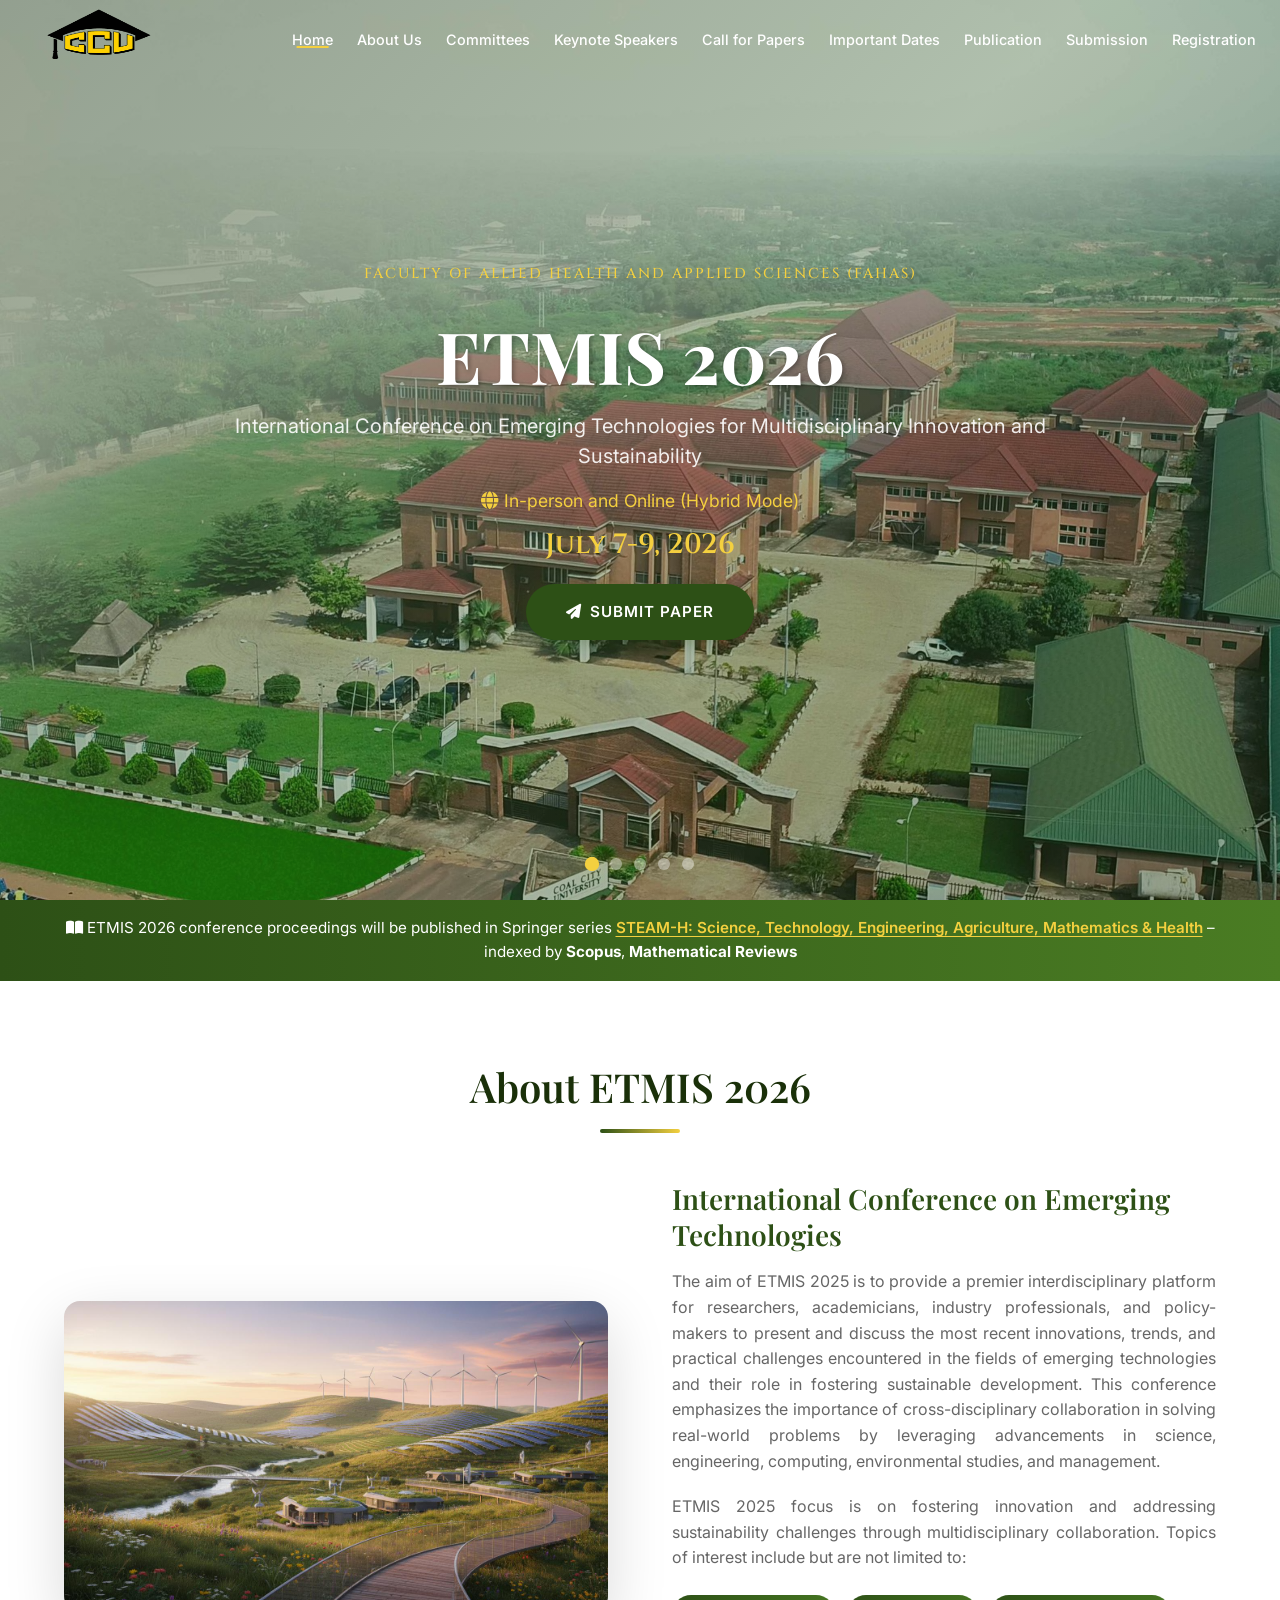
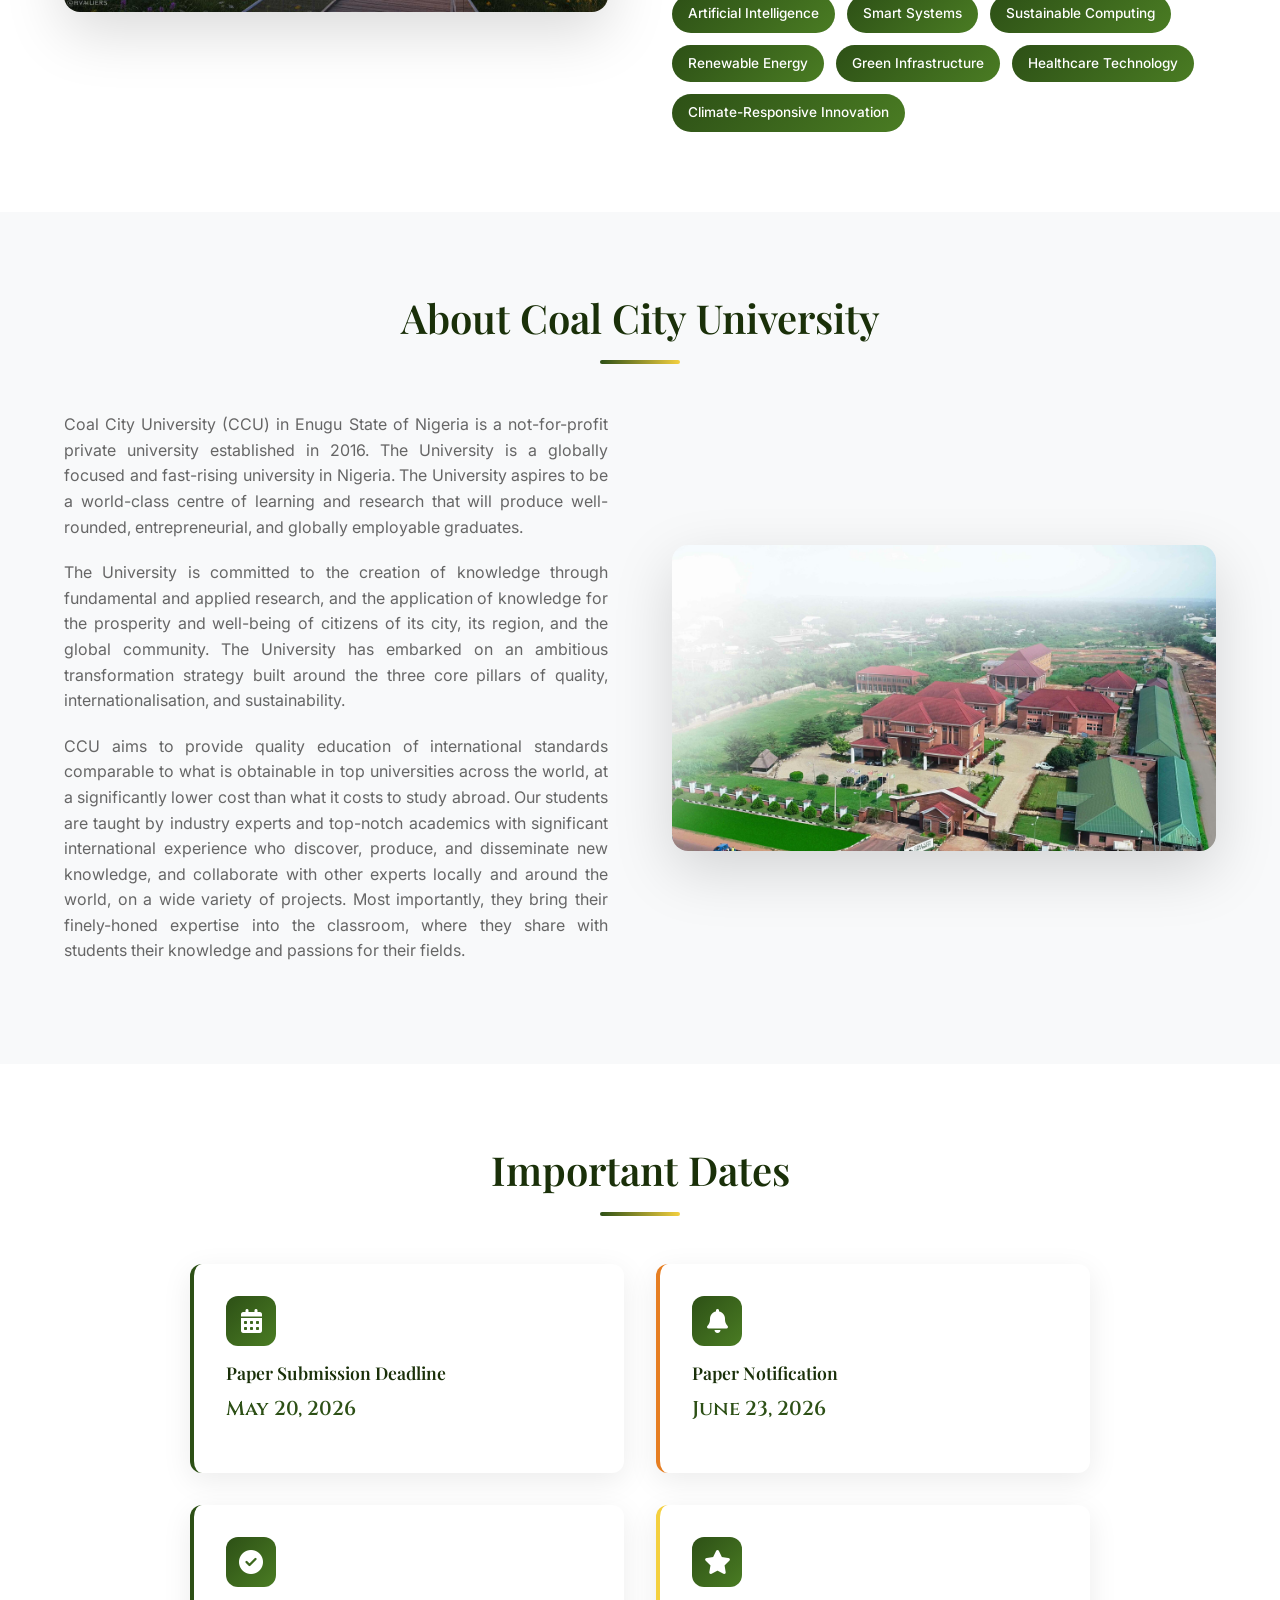
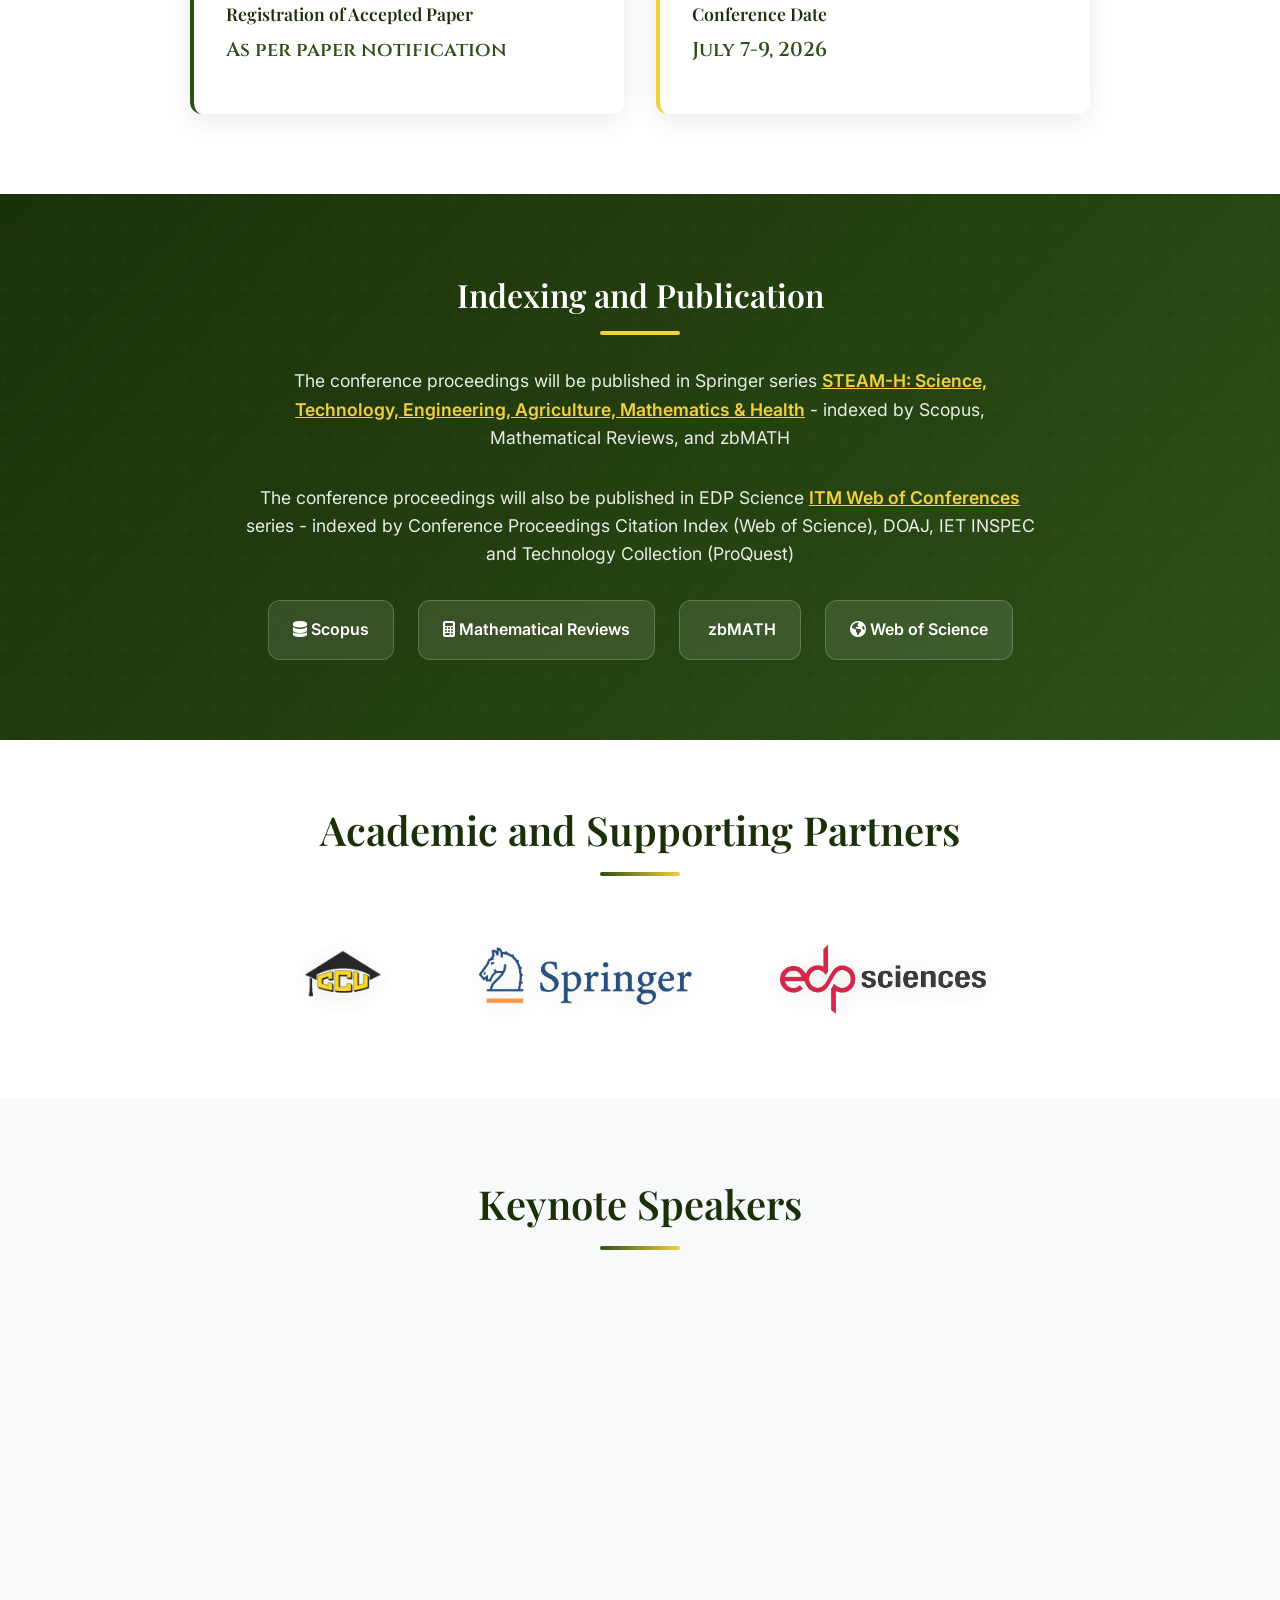
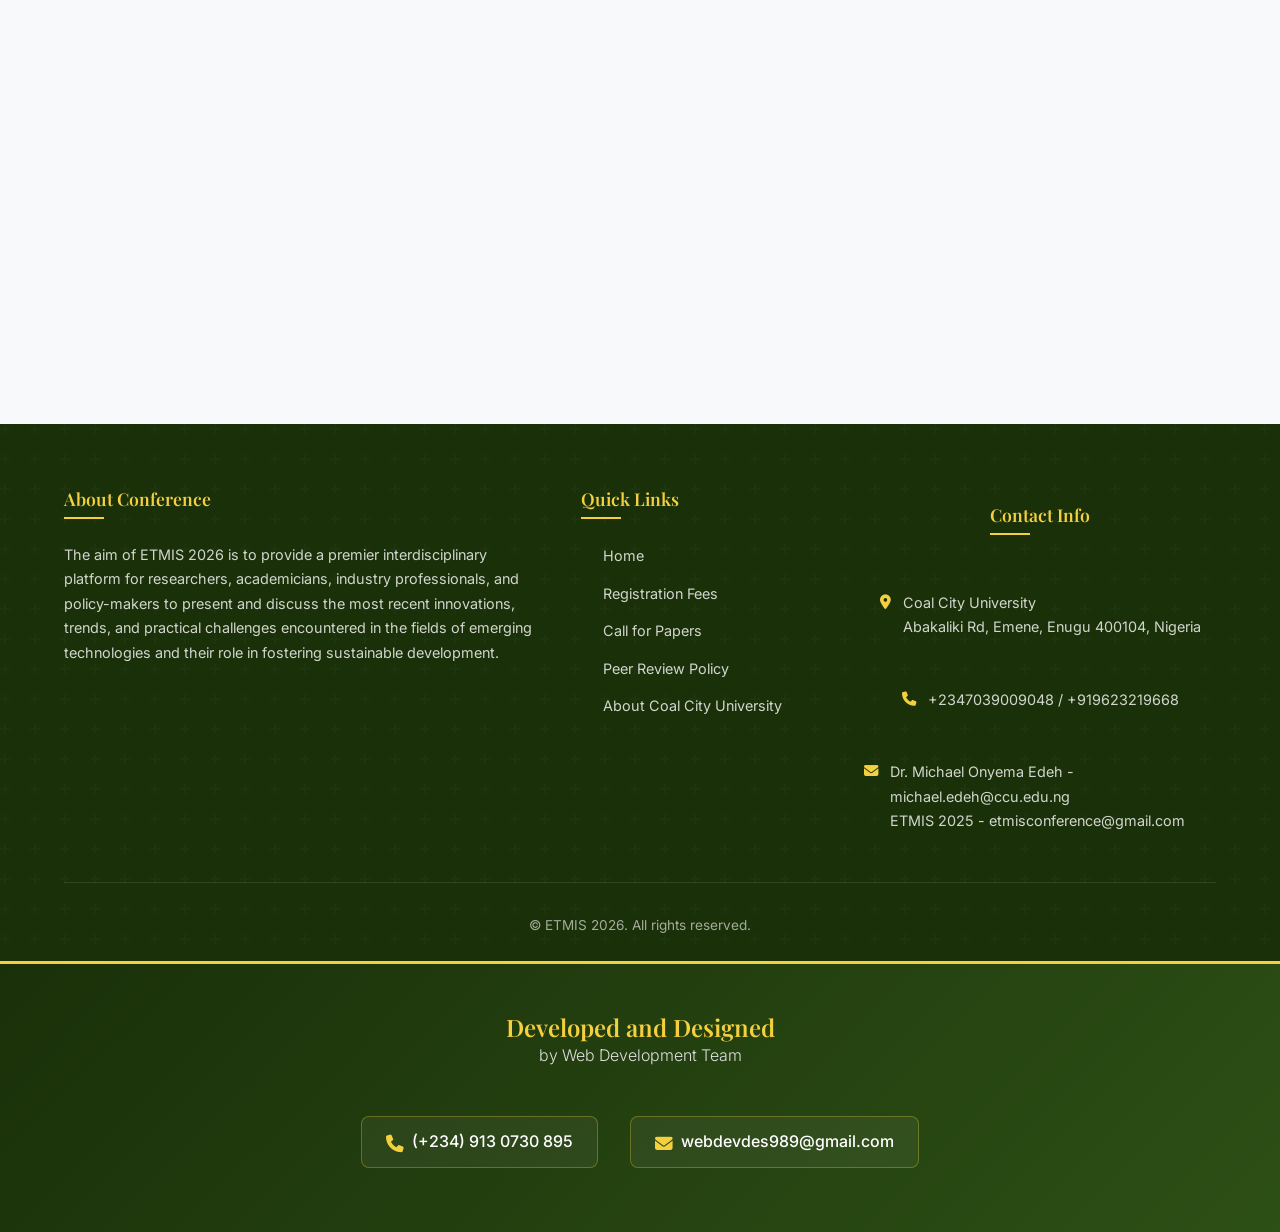
==== commit 14d5c1e6: "update1" ====
--- a/index.html
+++ b/index.html
@@ -3,9 +3,9 @@
 <head>
     <meta charset="UTF-8">
     <meta name="viewport" content="width=device-width, initial-scale=1.0">
-    <meta name="description" content="ETMIS 2025 - International Conference on Emerging Technologies for Multidisciplinary Innovation and Sustainability at Coal City University, Enugu, Nigeria">
-    <meta name="keywords" content="ETMIS 2025, Conference, Emerging Technologies, Sustainability, Coal City University, Nigeria">
-    <title>ETMIS 2025 - International Conference on Emerging Technologies</title>
+    <meta name="description" content="ETMIS 2026 - International Conference on Emerging Technologies for Multidisciplinary Innovation and Sustainability at Coal City University, Enugu, Nigeria">
+    <meta name="keywords" content="ETMIS 2026, Conference, Emerging Technologies, Sustainability, Coal City University, Nigeria">
+    <title>ETMIS 2026 - International Conference on Emerging Technologies</title>
     
     <!-- Google Fonts -->
     <link rel="preconnect" href="https://fonts.googleapis.com">
@@ -37,9 +37,6 @@
                 <li class="nav-item"><a href="submission.html" class="nav-link">Submission</a></li>
                 <li class="nav-item"><a href="registration.html" class="nav-link">Registration</a></li>
             </ul>
-            <a href="index.html" class="navbar-brand2">
-                <img src="images/logo9.png" alt="Coal City University Logo" class="logo2">
-            </a>
             
             <div class="menu-toggle">
                 <span></span>
@@ -72,11 +69,10 @@
         
         <div class="hero-content">
             <span class="hero-badge">Faculty of Allied Health and Applied Sciences (FAHAS)</span>
-            <h1 class="hero-title">ETMIS 2025</h1>
+            <h1 class="hero-title">ETMIS 2026</h1>
             <p class="hero-subtitle">International Conference on Emerging Technologies for Multidisciplinary Innovation and Sustainability</p>
             <p class="hero-mode"><i class="fas fa-globe"></i> In-person and Online (Hybrid Mode)</p>
-            <p class="hero-date">December 4-5, 2025</p>
-            <p class="hero-support">Technically Supported by <strong>MG Aricent Educational Foundation</strong></p>
+            <p class="hero-date">July 7-9, 2026</p>
             <a href="https://cmt3.research.microsoft.com/ETMIS2025" class="btn btn-primary" target="_blank">
                 <i class="fas fa-paper-plane"></i> Submit Paper
             </a>
@@ -96,7 +92,7 @@
         <div class="container">
             <p>
                 <i class="fas fa-book-open"></i> 
-                ETMIS 2025 conference proceedings will be published in Springer series 
+                ETMIS 2026 conference proceedings will be published in Springer series 
                 <a href="https://link.springer.com/series/15560" target="_blank">STEAM-H: Science, Technology, Engineering, Agriculture, Mathematics & Health</a> 
                 – indexed by <strong>Scopus</strong>, <strong>Mathematical Reviews</strong>
             </p>
@@ -106,7 +102,7 @@
     <!-- About ETMIS Section -->
     <section class="section" id="about-etmis">
         <div class="container">
-            <h2 class="section-title scroll-reveal">About ETMIS 2025</h2>
+            <h2 class="section-title scroll-reveal">About ETMIS 2026</h2>
             
             <div class="about-grid">
                 <div class="about-image scroll-reveal-left tilt-card">
@@ -172,8 +168,7 @@
                         <i class="fas fa-calendar-alt"></i>
                     </div>
                     <h4 class="date-title">Paper Submission Deadline</h4>
-                    <p class="date-value">October 30, 2025</p>
-                    <p class="date-note">Extended: November 10, 2025</p>
+                    <p class="date-value">May 20, 2026</p>
                 </div>
                 
                 <div class="date-card highlight scroll-reveal stagger-2">
@@ -181,7 +176,7 @@
                         <i class="fas fa-bell"></i>
                     </div>
                     <h4 class="date-title">Paper Notification</h4>
-                    <p class="date-value">November 17, 2025</p>
+                    <p class="date-value">June 23, 2026</p>
                 </div>
                 
                 <div class="date-card scroll-reveal stagger-3">
@@ -197,7 +192,7 @@
                         <i class="fas fa-star"></i>
                     </div>
                     <h4 class="date-title">Conference Date</h4>
-                    <p class="date-value">December 4-5, 2025</p>
+                    <p class="date-value">July 7-9, 2026</p>
                 </div>
             </div>
         </div>
@@ -246,7 +241,6 @@
             
             <div class="partners-grid scroll-reveal">
                 <img src="images/logo5.png" alt="Coal City University" class="partner-logo">
-                <img src="images/logo9.png" alt="MG Aricent Educational Foundation" class="partner-logo">
                 <img src="images/springer.png" alt="Springer" class="partner-logo">
                 <img src="images/edpscience.png" alt="EDP Sciences" class="partner-logo">
             </div>
@@ -305,7 +299,7 @@
                 <div class="footer-section">
                     <h4>About Conference</h4>
                     <p>
-                        The aim of ETMIS 2025 is to provide a premier interdisciplinary platform for researchers, academicians, industry professionals, and policy-makers to present and discuss the most recent innovations, trends, and practical challenges encountered in the fields of emerging technologies and their role in fostering sustainable development.
+                        The aim of ETMIS 2026 is to provide a premier interdisciplinary platform for researchers, academicians, industry professionals, and policy-makers to present and discuss the most recent innovations, trends, and practical challenges encountered in the fields of emerging technologies and their role in fostering sustainable development.
                     </p>
                 </div>
                 
@@ -317,7 +311,6 @@
                         <li><a href="callforpapers.html">Call for Papers</a></li>
                         <li><a href="peerreview.html">Peer Review Policy</a></li>
                         <li><a href="https://ccu.edu.ng/" target="_blank">About Coal City University</a></li>
-                        <li><a href="https://www.mgaricentfoundation.org/" target="_blank">About MG Aricent Educational Foundation</a></li>
                     </ul>
                 </div>
                 
@@ -342,7 +335,7 @@
             </div>
             
             <div class="footer-bottom">
-                <p>&copy; ETMIS 2025. All rights reserved.</p>
+                <p>&copy; ETMIS 2026. All rights reserved.</p>
             </div>
         </div>
     </footer>
--- a/css/style.css
+++ b/css/style.css
@@ -160,47 +160,27 @@
     display: flex;
     align-items: center;
     gap: 1rem;
-    margin-left: -30px;
     border-radius: 10px;
 }
 
 .logo {
-    height: 100px;
-    width: 170px;
+    height: 120px;
+    width: 150px;
     transition: all 0.3s var(--ease-smooth);
     
 }
 
 .navbar.scrolled .logo {
-    height: 100px;
+    height: 120px;
     width: 150px;
-    margin-left: -10px;
-}
-.navbar-brand2 {
-    display: flex;
-    align-items: center;
-    gap: 1rem;
-    border-radius: 10px;
-    margin-right: -25px;
-}
-
-.logo2 {
-    height: 100px;
-    width: 120px;
-    transition: all 0.3s var(--ease-smooth);
-    
-}
-
-.navbar.scrolled .logo2 {
-    height: 100px;
-    width: 150px;
-}
+}
+
 
 .navbar-nav {
     display: flex;
     align-items: center;
     gap: 1.5rem;
-    margin-left: -30px;
+
 }
 
 .nav-item {
@@ -784,15 +764,27 @@
 .partner-logo {
     height: 80px;
     width: auto;
-    opacity: 0.7;
-    filter: grayscale(100%);
+    opacity: 0.85;
     transition: all 0.4s var(--ease-smooth);
+    animation: floatingPartner 3s var(--ease-smooth) infinite;
+    filter: drop-shadow(0 4px 12px rgba(45, 80, 22, 0.15));
+    cursor: pointer;
 }
 
 .partner-logo:hover {
     opacity: 1;
-    filter: grayscale(0%);
     transform: scale(1.1);
+    filter: drop-shadow(0 8px 24px rgba(244, 208, 63, 0.3));
+    animation: floatingPartner 2s var(--ease-smooth) infinite;
+}
+
+@keyframes floatingPartner {
+    0%, 100% { transform: translateY(0px); }
+    50% { transform: translateY(-8px); }
+}
+
+.partner-logo:first-child {
+    height: 110px;
 }
 
 /* ============================================
@@ -1450,6 +1442,7 @@
     
     .partner-logo {
         height: 40px;
+        animation: floatingPartner 3s var(--ease-smooth) infinite;
     }
     
     .btn {
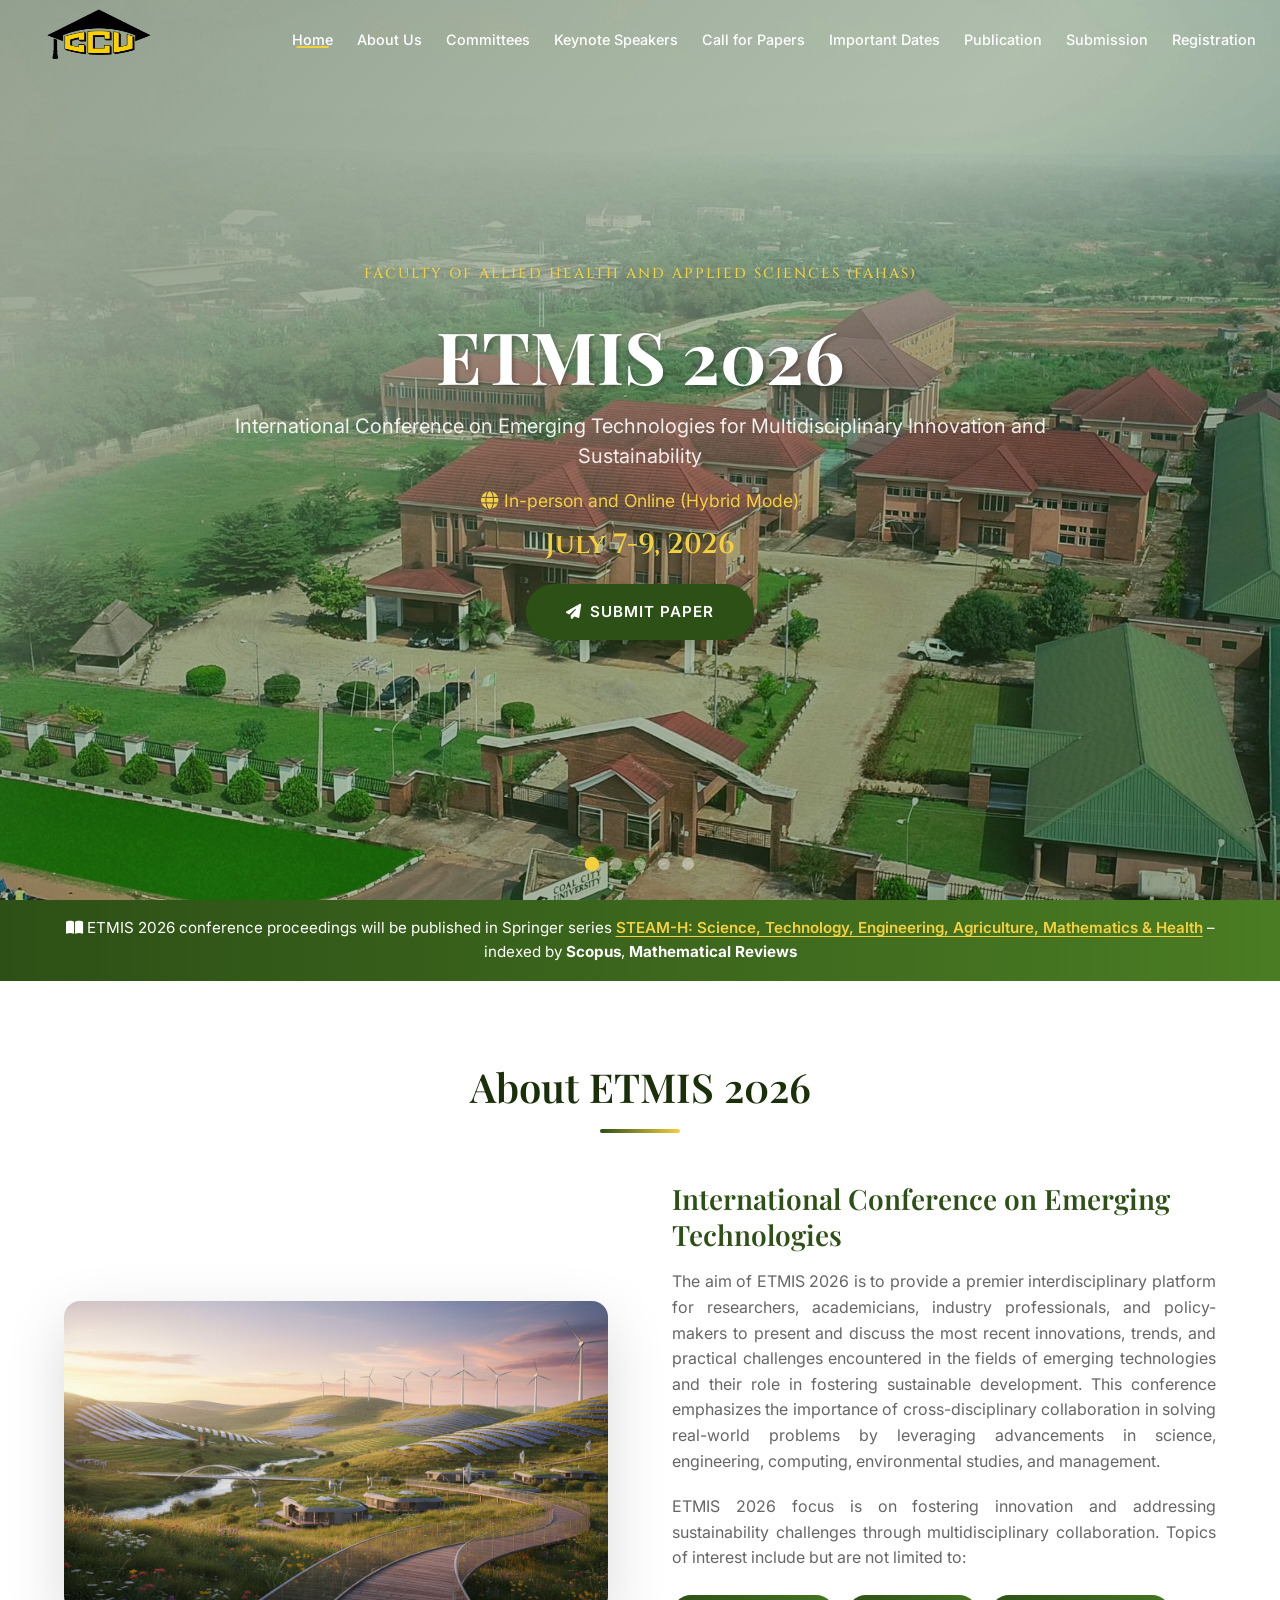
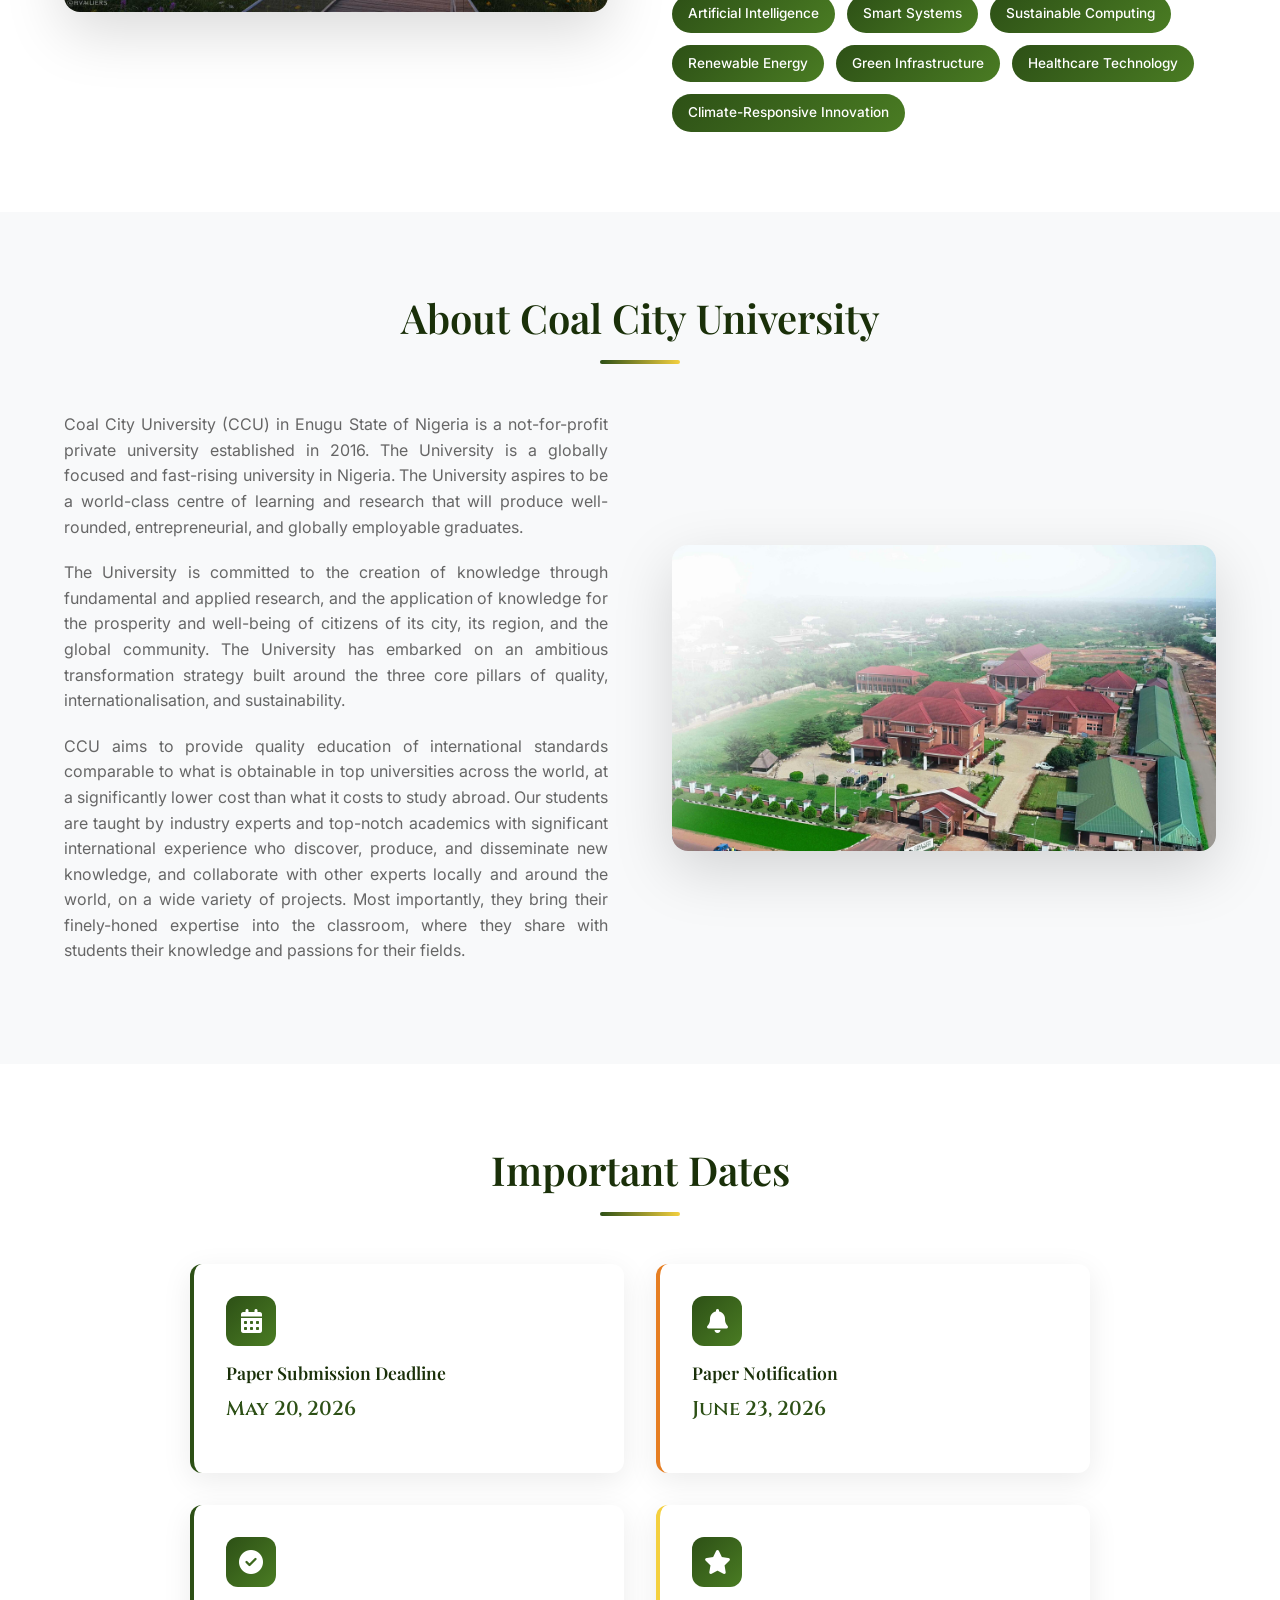
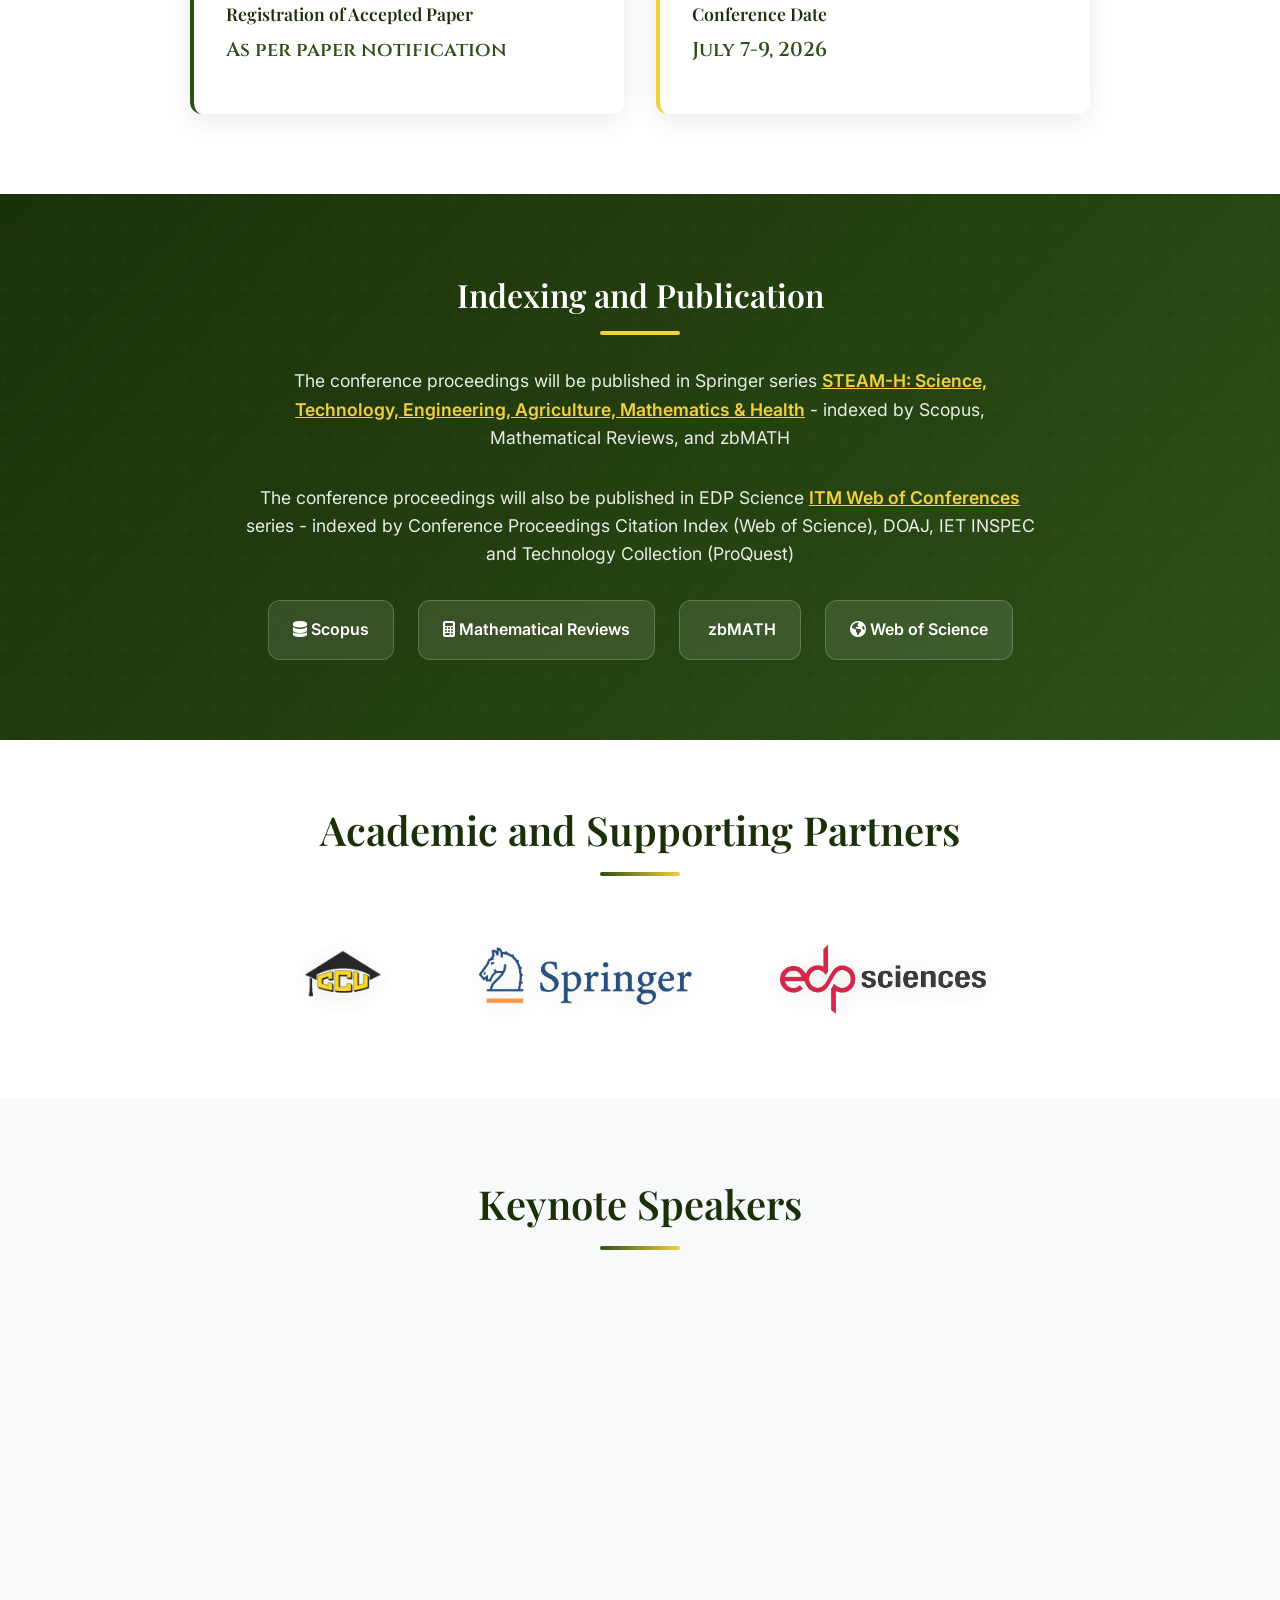
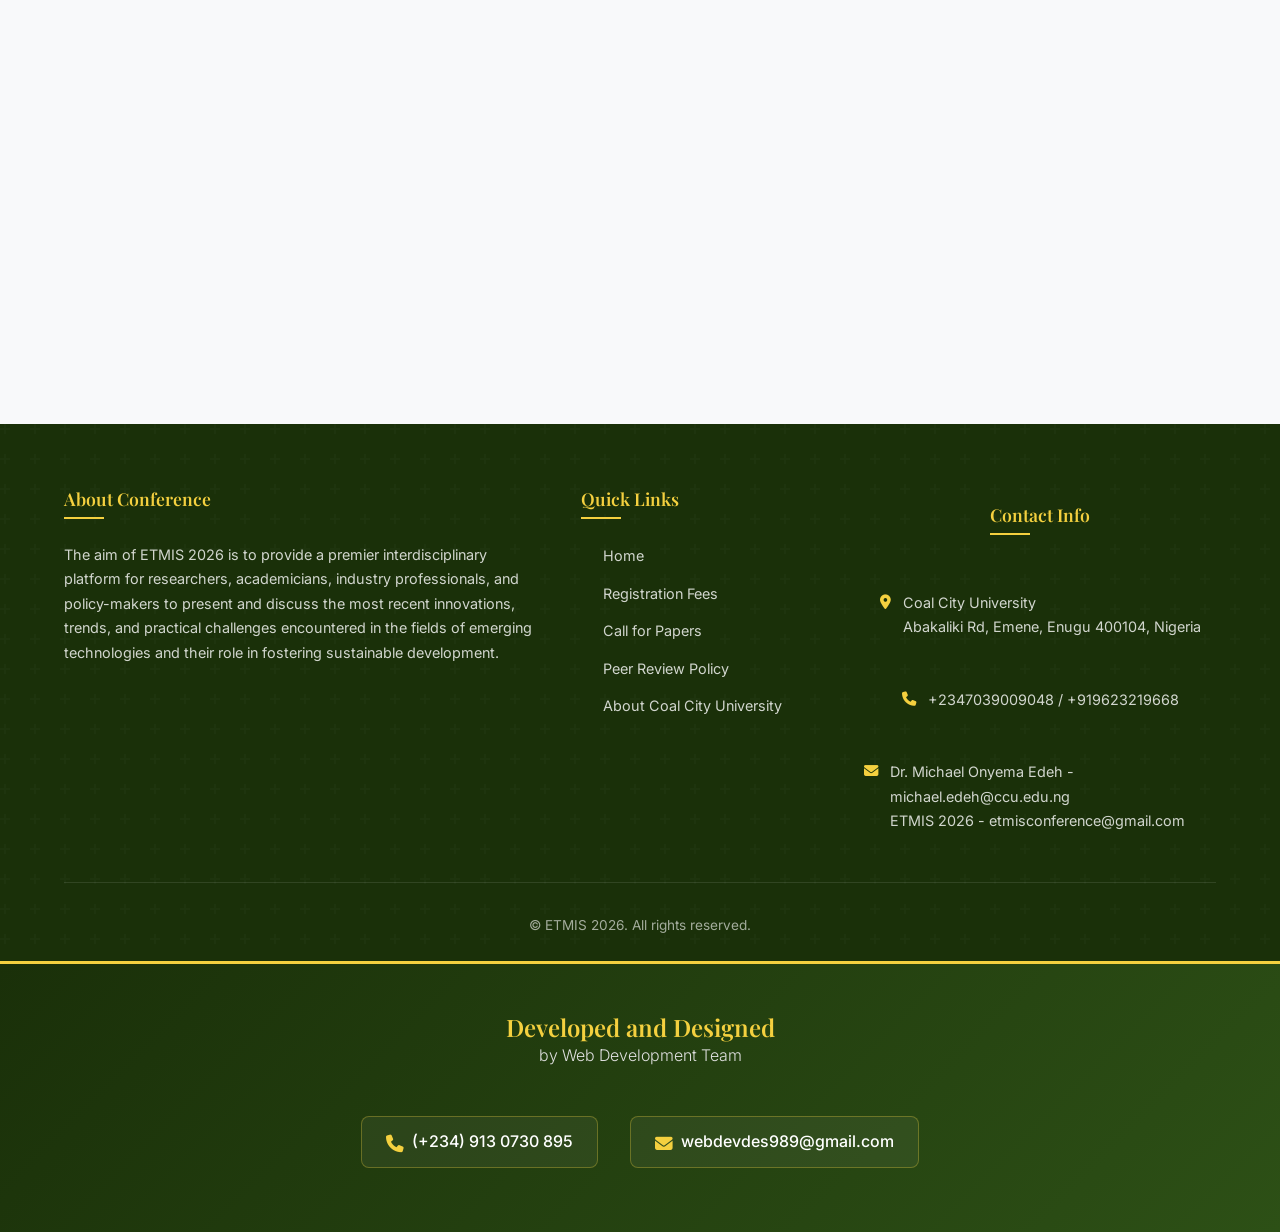
==== commit dd865702: "final date update to 2026" ====
--- a/index.html
+++ b/index.html
@@ -112,10 +112,10 @@
                 <div class="about-content scroll-reveal-right">
                     <h3>International Conference on Emerging Technologies</h3>
                     <p>
-                        The aim of ETMIS 2025 is to provide a premier interdisciplinary platform for researchers, academicians, industry professionals, and policy-makers to present and discuss the most recent innovations, trends, and practical challenges encountered in the fields of emerging technologies and their role in fostering sustainable development. This conference emphasizes the importance of cross-disciplinary collaboration in solving real-world problems by leveraging advancements in science, engineering, computing, environmental studies, and management.
-                    </p>
-                    <p>
-                        ETMIS 2025 focus is on fostering innovation and addressing sustainability challenges through multidisciplinary collaboration. Topics of interest include but are not limited to:
+                        The aim of ETMIS 2026 is to provide a premier interdisciplinary platform for researchers, academicians, industry professionals, and policy-makers to present and discuss the most recent innovations, trends, and practical challenges encountered in the fields of emerging technologies and their role in fostering sustainable development. This conference emphasizes the importance of cross-disciplinary collaboration in solving real-world problems by leveraging advancements in science, engineering, computing, environmental studies, and management.
+                    </p>
+                    <p>
+                        ETMIS 2026 focus is on fostering innovation and addressing sustainability challenges through multidisciplinary collaboration. Topics of interest include but are not limited to:
                     </p>
                     
                     <div class="topic-tags">
@@ -328,7 +328,7 @@
                         <i class="fas fa-envelope"></i>
                         <span>
                             Dr. Michael Onyema Edeh - <a href="mailto:michael.edeh@ccu.edu.ng">michael.edeh@ccu.edu.ng</a><br>
-                            ETMIS 2025 - <a href="mailto:etmisconference@gmail.com">etmisconference@gmail.com</a>
+                            ETMIS 2026 - <a href="mailto:etmisconference@gmail.com">etmisconference@gmail.com</a>
                         </span>
                     </p>
                 </div>
--- a/css/style.css
+++ b/css/style.css
@@ -729,20 +729,30 @@
 }
 
 .indexing-badge {
-    background: rgba(255, 255, 255, 0.1);
+    background: rgba(45, 80, 22, 0.1);
     backdrop-filter: blur(10px);
-    border: 1px solid rgba(255, 255, 255, 0.2);
+    border: 1px solid rgba(45, 80, 22, 0.2);
     border-radius: 12px;
     padding: 1rem 1.5rem;
-    color: var(--white);
+    color: var(--dark-gray);
     font-weight: 600;
     transition: all 0.3s var(--ease-spring);
 }
 
+.indexing-section .indexing-badge {
+    background: rgba(255, 255, 255, 0.1);
+    border: 1px solid rgba(255, 255, 255, 0.2);
+    color: var(--white);
+}
+
 .indexing-badge:hover {
-    background: rgba(255, 255, 255, 0.2);
+    background: rgba(45, 80, 22, 0.2);
     transform: translateY(-5px);
     box-shadow: 0 10px 30px rgba(0, 0, 0, 0.2);
+}
+
+.indexing-section .indexing-badge:hover {
+    background: rgba(255, 255, 255, 0.2);
 }
 
 /* ============================================
